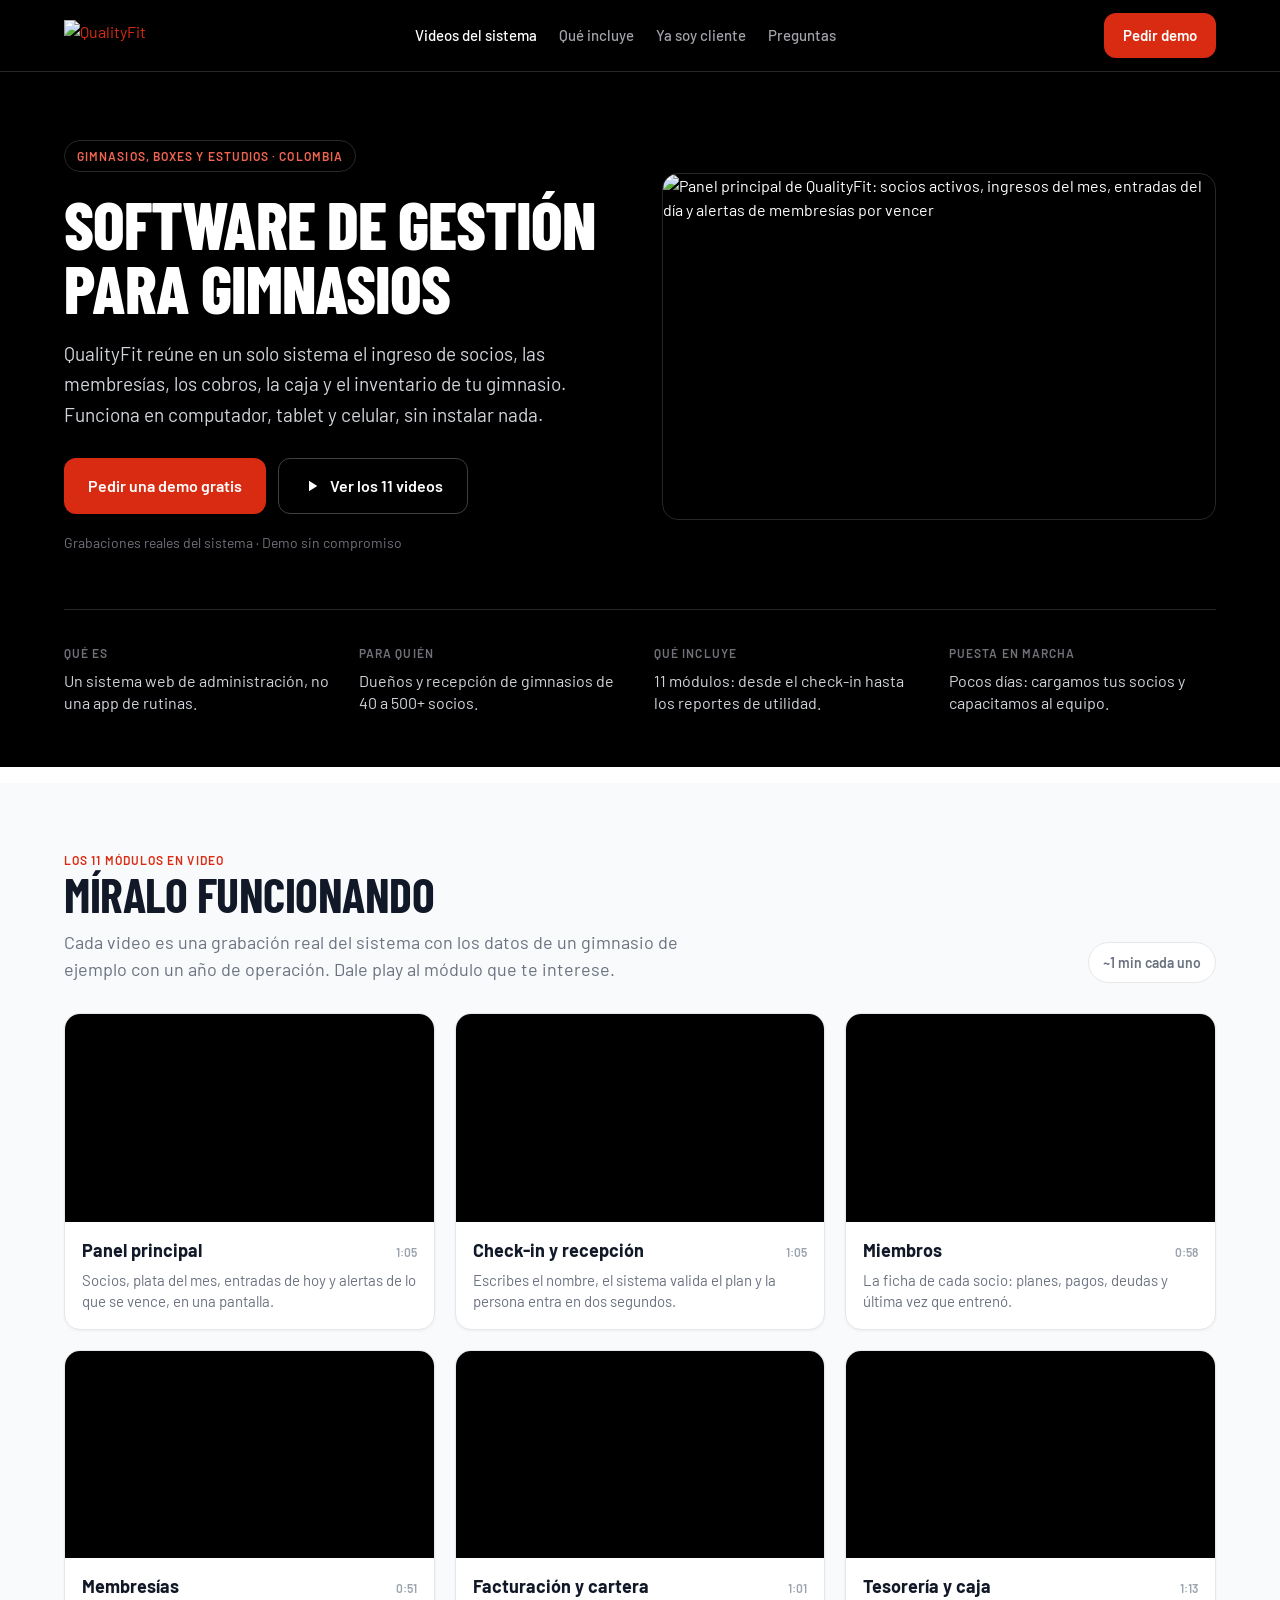
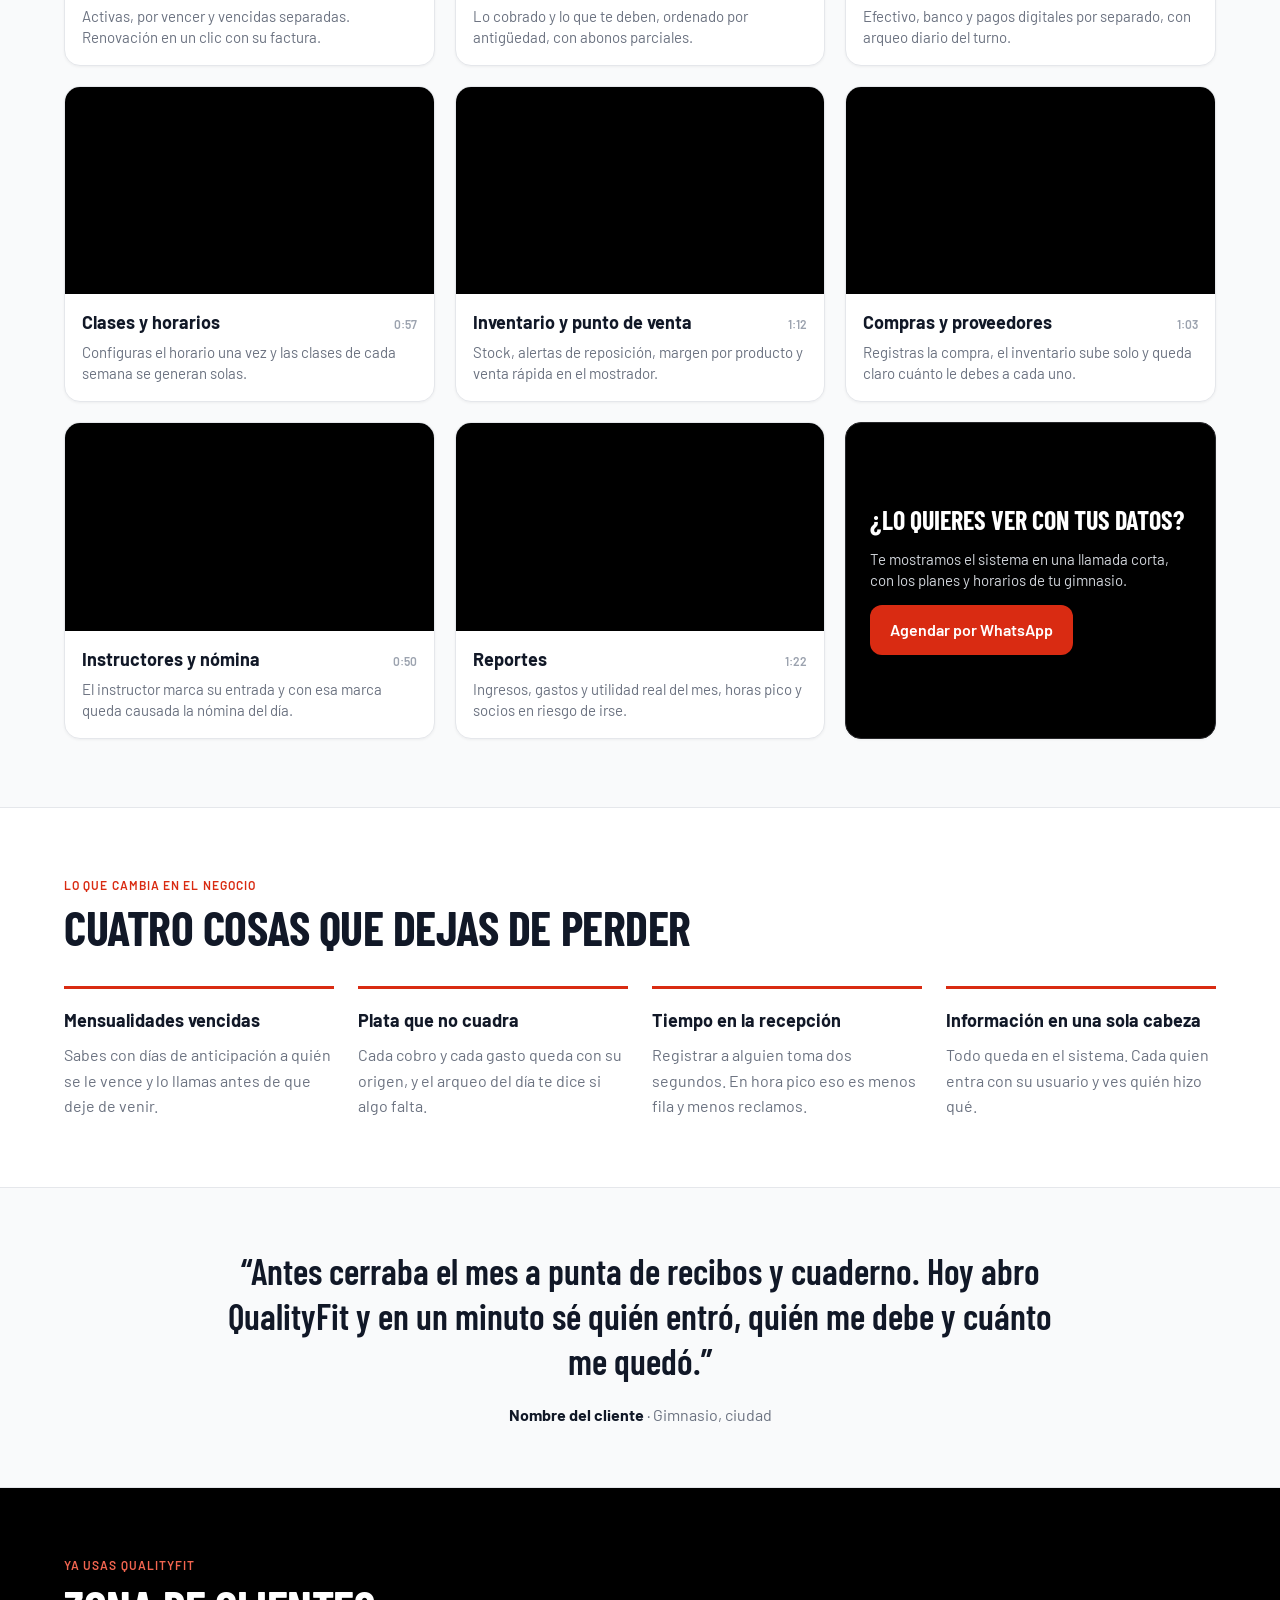
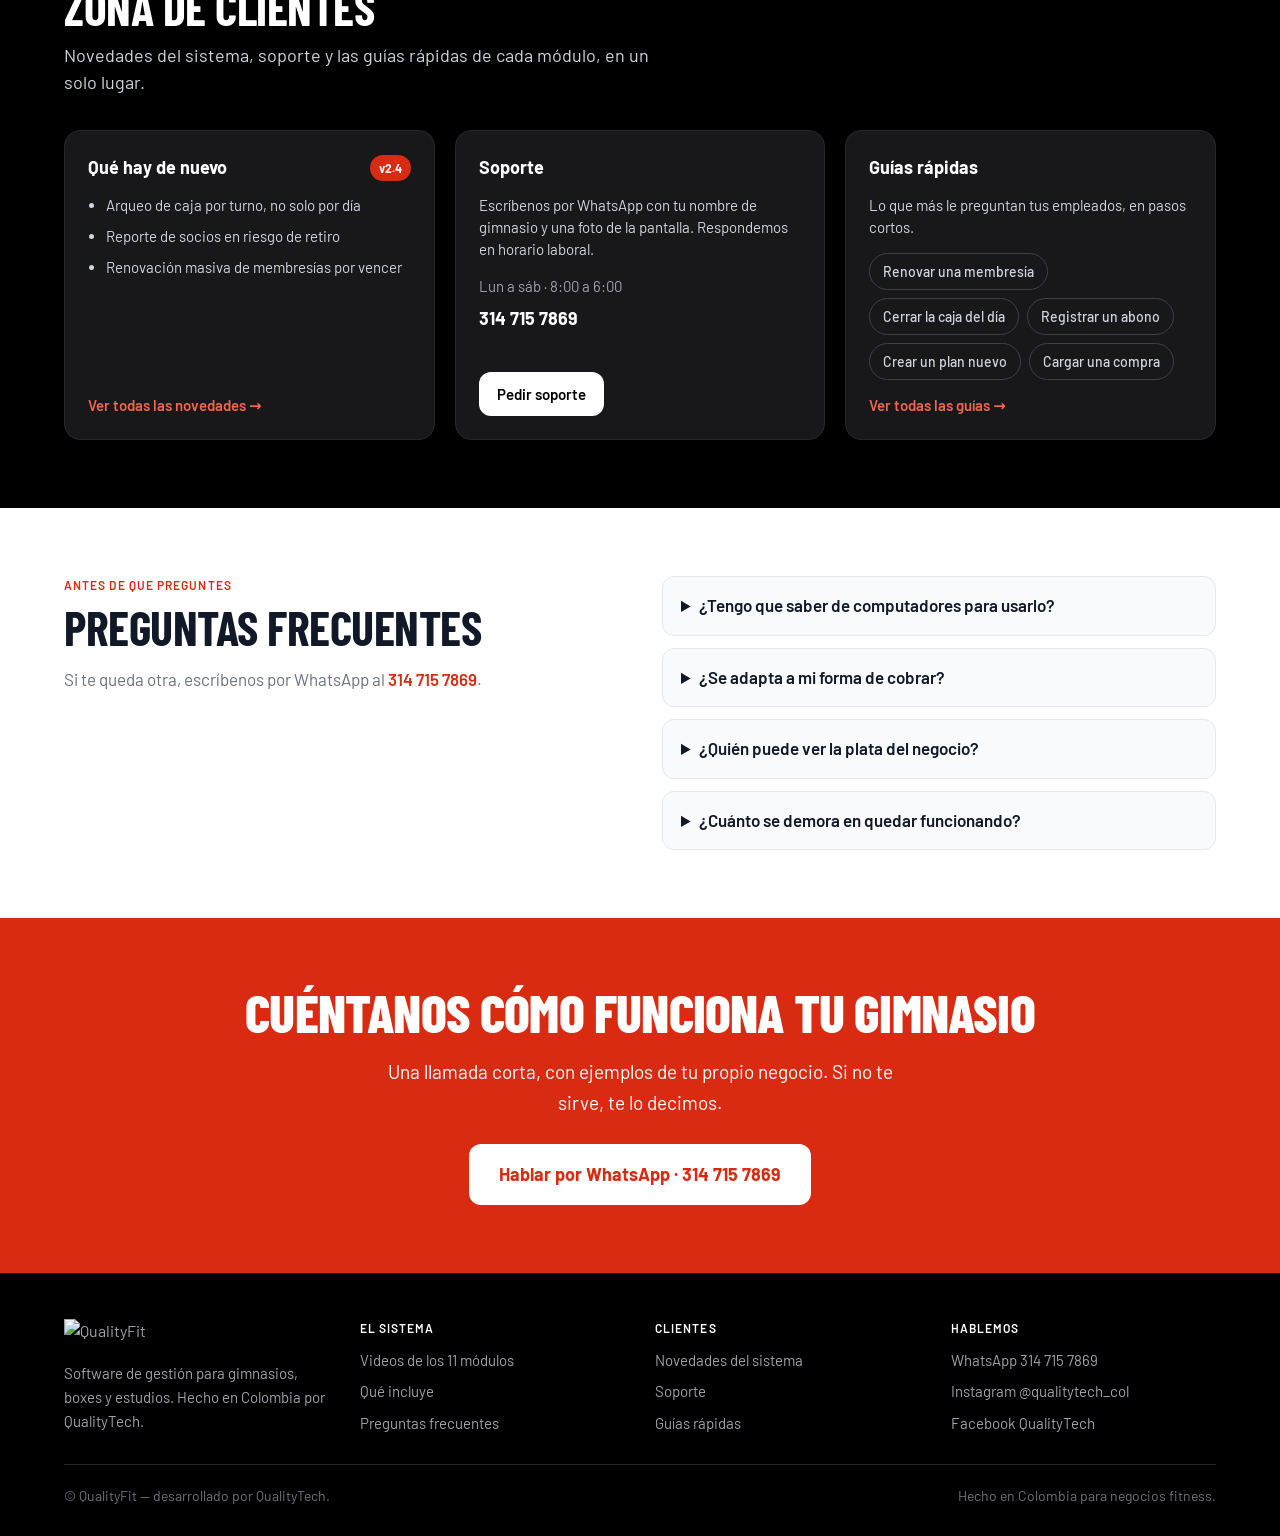
==== index.html @ c4ffa7c0 "fix(Landig): se mejora el portafolio, los videos mas visibles y tiene menos redundancia de informaci" ====
<!DOCTYPE html>
<html lang="es-CO">
<head>
  <meta charset="UTF-8">
  <meta name="viewport" content="width=device-width, initial-scale=1.0">

  <title>Software para gimnasios en Colombia — QualityFit</title>
  <meta name="description" content="Software de gestión para gimnasios: check-in, membresías, cobros, caja e inventario en un solo sistema. Mira los 11 videos reales del sistema y pide tu demo gratis.">
  <meta name="keywords" content="software para gimnasios, programa para gimnasios Colombia, control de acceso gimnasio, sistema de membresías, facturación gimnasio, arqueo de caja gimnasio, software para box de crossfit, software para estudio de yoga, QualityFit">
  <meta name="author" content="QualityFit">
  <meta name="robots" content="index, follow, max-image-preview:large, max-snippet:-1, max-video-preview:-1">
  <meta name="theme-color" content="#d92b12">
  <link rel="canonical" href="https://qualitytechp.github.io/QualityFit/">

  <link rel="icon" type="image/png" href="src/images/logo.png">
  <link rel="apple-touch-icon" href="src/images/logo.png">

  <meta property="og:type" content="website">
  <meta property="og:site_name" content="QualityFit">
  <meta property="og:locale" content="es_CO">
  <meta property="og:title" content="QualityFit — Software de gestión para gimnasios">
  <meta property="og:description" content="Check-in, membresías, cobros, caja e inventario en un solo sistema. Mira los 11 videos de los módulos y pide tu demo gratis.">
  <meta property="og:url" content="https://qualitytechp.github.io/QualityFit/">
  <meta property="og:image" content="https://qualitytechp.github.io/QualityFit/src/images/og-qualityfit.jpg">
  <meta property="og:image:secure_url" content="https://qualitytechp.github.io/QualityFit/src/images/og-qualityfit.jpg">
  <meta property="og:image:type" content="image/jpeg">
  <meta property="og:image:width" content="1200">
  <meta property="og:image:height" content="630">
  <meta property="og:image:alt" content="QualityFit — software de gestión para gimnasios: check-in, membresías, cobros, caja e inventario">

  <meta name="twitter:card" content="summary_large_image">
  <meta name="twitter:title" content="QualityFit — Software de gestión para gimnasios">
  <meta name="twitter:description" content="Check-in, membresías, cobros, caja e inventario en un solo sistema. Videos reales de cada módulo.">
  <meta name="twitter:image" content="https://qualitytechp.github.io/QualityFit/src/images/og-qualityfit.jpg">
  <meta name="twitter:image:alt" content="QualityFit — software de gestión para gimnasios: check-in, membresías, cobros, caja e inventario">

  <link rel="preconnect" href="https://fonts.googleapis.com">
  <link rel="preconnect" href="https://fonts.gstatic.com" crossorigin>
  <link href="https://fonts.googleapis.com/css2?family=Barlow:wght@400;500;600;700&family=Barlow+Condensed:wght@600;700;800&display=swap" rel="stylesheet">

  <script type="application/ld+json">
  {
    "@context": "https://schema.org",
    "@graph": [
      {
        "@type": "Organization",
        "@id": "https://qualitytechp.github.io/QualityFit/#organizacion",
        "name": "QualityFit",
        "alternateName": "QualityFit by QualityTech",
        "url": "https://qualitytechp.github.io/QualityFit/",
        "logo": "https://qualitytechp.github.io/QualityFit/src/images/logo.png",
        "image": "https://qualitytechp.github.io/QualityFit/src/images/og-qualityfit.jpg",
        "description": "Software para gimnasios, boxes y estudios: control de ingreso, membresías, facturación, caja, inventario y reportes.",
        "areaServed": { "@type": "Country", "name": "Colombia" },
        "sameAs": [
          "https://www.facebook.com/1308039855722953",
          "https://www.instagram.com/qualitytech_col"
        ],
        "contactPoint": {
          "@type": "ContactPoint",
          "contactType": "ventas",
          "telephone": "+57 314 715 7869",
          "availableLanguage": ["es-CO"],
          "areaServed": "CO"
        }
      },
      {
        "@type": "WebSite",
        "@id": "https://qualitytechp.github.io/QualityFit/#sitio",
        "url": "https://qualitytechp.github.io/QualityFit/",
        "name": "QualityFit",
        "inLanguage": "es-CO",
        "publisher": { "@id": "https://qualitytechp.github.io/QualityFit/#organizacion" }
      },
      {
        "@type": "SoftwareApplication",
        "@id": "https://qualitytechp.github.io/QualityFit/#software",
        "name": "QualityFit",
        "applicationCategory": "BusinessApplication",
        "applicationSubCategory": "Software de gestión para gimnasios",
        "operatingSystem": "Web (navegador en computador, tablet y celular)",
        "url": "https://qualitytechp.github.io/QualityFit/",
        "screenshot": "https://qualitytechp.github.io/QualityFit/src/images/app/dashboard.jpg",
        "description": "Software para gimnasios, boxes y estudios: control de ingreso con búsqueda, huella o carnet; membresías y renovaciones; facturación y cartera; tesorería con arqueo de caja; inventario y punto de venta; compras a proveedores; nómina de instructores y reportes.",
        "inLanguage": "es-CO",
        "featureList": [
          "Check-in y control de ingreso",
          "Miembros e historial",
          "Membresías, renovaciones y tiqueteras",
          "Facturación, abonos y cartera",
          "Tesorería, movimientos y arqueo de caja",
          "Clases, horarios recurrentes y reservas",
          "Inventario y punto de venta",
          "Compras y cuentas por pagar a proveedores",
          "Instructores y nómina por día trabajado",
          "Reportes de ingresos, gastos, asistencia y retención"
        ],
        "offers": {
          "@type": "Offer",
          "priceCurrency": "COP",
          "price": "0",
          "description": "Demostración gratuita, sin compromiso"
        },
        "publisher": { "@id": "https://qualitytechp.github.io/QualityFit/#organizacion" }
      },
      {
        "@type": "FAQPage",
        "@id": "https://qualitytechp.github.io/QualityFit/#preguntas",
        "mainEntity": [
          {
            "@type": "Question",
            "name": "¿Tengo que saber de computadores para usar QualityFit?",
            "acceptedAnswer": { "@type": "Answer", "text": "No. La pantalla de recepción es una sola caja de búsqueda: escribes el nombre y listo. Capacitamos a tu equipo y te acompañamos las primeras semanas." }
          },
          {
            "@type": "Question",
            "name": "¿Se adapta a mi forma de cobrar?",
            "acceptedAnswer": { "@type": "Answer", "text": "Sí. Tú defines tus planes: mensualidad, trimestre, semestre, plan anual, tiqueteras por número de clases, planes por actividad o pase por día." }
          },
          {
            "@type": "Question",
            "name": "¿Quién puede ver la plata del negocio?",
            "acceptedAnswer": { "@type": "Answer", "text": "Solo quien tú decidas. Cada persona entra con su propio usuario: la recepción ve lo que necesita para atender y la parte financiera queda para el administrador." }
          },
          {
            "@type": "Question",
            "name": "¿Cuánto se demora en quedar funcionando?",
            "acceptedAnswer": { "@type": "Answer", "text": "Lo normal es arrancar en pocos días: cargamos tus socios, montamos tus planes y horarios, y capacitamos al equipo. Tus datos se descargan en Excel cuando quieras." }
          }
        ]
      }
    ]
  }
  </script>

  <script type="application/ld+json">
  {
    "@context": "https://schema.org",
    "@type": "ItemList",
    "name": "Videos de los módulos de QualityFit",
    "itemListElement": [
      { "@type": "ListItem", "position": 1, "item": { "@type": "VideoObject", "name": "QualityFit — Panel principal", "description": "Socios, plata del mes, entradas de hoy y alertas de lo que se vence, en una pantalla.", "thumbnailUrl": "https://qualitytechp.github.io/QualityFit/src/images/app/dashboard.jpg", "contentUrl": "https://qualitytechp.github.io/QualityFit/src/videos/dashboard.mp4", "uploadDate": "2026-09-04", "duration": "PT1M5S", "inLanguage": "es-CO" } },
      { "@type": "ListItem", "position": 2, "item": { "@type": "VideoObject", "name": "QualityFit — Check-in y recepción", "description": "Escribes el nombre, el sistema valida el plan y la persona entra en dos segundos.", "thumbnailUrl": "https://qualitytechp.github.io/QualityFit/src/images/app/checkin.jpg", "contentUrl": "https://qualitytechp.github.io/QualityFit/src/videos/checkin.mp4", "uploadDate": "2026-09-04", "duration": "PT1M5S", "inLanguage": "es-CO" } },
      { "@type": "ListItem", "position": 3, "item": { "@type": "VideoObject", "name": "QualityFit — Miembros", "description": "La ficha de cada socio: planes, pagos, deudas y última vez que entrenó.", "thumbnailUrl": "https://qualitytechp.github.io/QualityFit/src/images/app/miembros.jpg", "contentUrl": "https://qualitytechp.github.io/QualityFit/src/videos/miembros.mp4", "uploadDate": "2026-09-04", "duration": "PT58S", "inLanguage": "es-CO" } },
      { "@type": "ListItem", "position": 4, "item": { "@type": "VideoObject", "name": "QualityFit — Membresías", "description": "Activas, por vencer y vencidas separadas. Renovación en un clic con su factura.", "thumbnailUrl": "https://qualitytechp.github.io/QualityFit/src/images/app/membresias.jpg", "contentUrl": "https://qualitytechp.github.io/QualityFit/src/videos/membresias.mp4", "uploadDate": "2026-09-04", "duration": "PT51S", "inLanguage": "es-CO" } },
      { "@type": "ListItem", "position": 5, "item": { "@type": "VideoObject", "name": "QualityFit — Facturación y cartera", "description": "Lo cobrado y lo que te deben, ordenado por antigüedad, con abonos parciales.", "thumbnailUrl": "https://qualitytechp.github.io/QualityFit/src/images/app/facturacion.jpg", "contentUrl": "https://qualitytechp.github.io/QualityFit/src/videos/facturacion.mp4", "uploadDate": "2026-09-04", "duration": "PT1M1S", "inLanguage": "es-CO" } },
      { "@type": "ListItem", "position": 6, "item": { "@type": "VideoObject", "name": "QualityFit — Tesorería y caja", "description": "Efectivo, banco y pagos digitales por separado, con arqueo diario del turno.", "thumbnailUrl": "https://qualitytechp.github.io/QualityFit/src/images/app/tesoreria.jpg", "contentUrl": "https://qualitytechp.github.io/QualityFit/src/videos/tesoreria.mp4", "uploadDate": "2026-09-04", "duration": "PT1M13S", "inLanguage": "es-CO" } },
      { "@type": "ListItem", "position": 7, "item": { "@type": "VideoObject", "name": "QualityFit — Clases y horarios", "description": "Configuras el horario una vez y las clases de cada semana se generan solas.", "thumbnailUrl": "https://qualitytechp.github.io/QualityFit/src/images/app/clases.jpg", "contentUrl": "https://qualitytechp.github.io/QualityFit/src/videos/clases.mp4", "uploadDate": "2026-09-04", "duration": "PT57S", "inLanguage": "es-CO" } },
      { "@type": "ListItem", "position": 8, "item": { "@type": "VideoObject", "name": "QualityFit — Inventario y punto de venta", "description": "Stock, alertas de reposición, margen por producto y venta rápida en el mostrador.", "thumbnailUrl": "https://qualitytechp.github.io/QualityFit/src/images/app/inventario.jpg", "contentUrl": "https://qualitytechp.github.io/QualityFit/src/videos/inventario.mp4", "uploadDate": "2026-09-04", "duration": "PT1M12S", "inLanguage": "es-CO" } },
      { "@type": "ListItem", "position": 9, "item": { "@type": "VideoObject", "name": "QualityFit — Compras y proveedores", "description": "Registras la compra, el inventario sube solo y queda claro cuánto le debes a cada uno.", "thumbnailUrl": "https://qualitytechp.github.io/QualityFit/src/images/app/compras.jpg", "contentUrl": "https://qualitytechp.github.io/QualityFit/src/videos/compras.mp4", "uploadDate": "2026-09-04", "duration": "PT1M3S", "inLanguage": "es-CO" } },
      { "@type": "ListItem", "position": 10, "item": { "@type": "VideoObject", "name": "QualityFit — Instructores y nómina", "description": "El instructor marca su entrada y con esa marca queda causada la nómina del día.", "thumbnailUrl": "https://qualitytechp.github.io/QualityFit/src/images/app/instructores.jpg", "contentUrl": "https://qualitytechp.github.io/QualityFit/src/videos/instructores.mp4", "uploadDate": "2026-09-04", "duration": "PT50S", "inLanguage": "es-CO" } },
      { "@type": "ListItem", "position": 11, "item": { "@type": "VideoObject", "name": "QualityFit — Reportes", "description": "Ingresos, gastos y utilidad real del mes, horas pico y socios en riesgo de irse.", "thumbnailUrl": "https://qualitytechp.github.io/QualityFit/src/images/app/reportes.jpg", "contentUrl": "https://qualitytechp.github.io/QualityFit/src/videos/reportes.mp4", "uploadDate": "2026-09-04", "duration": "PT1M22S", "inLanguage": "es-CO" } }
    ]
  }
  </script>

  <style>
  /* QualityFit — landing. Tokens de marca: negro + rojo #d92b12, Barlow. */
  :root{
    --black:#000;--white:#fff;--brand:#d92b12;--brand-hover:#b71f0b;--red-400:#f26550;
    --zinc-900:#18181b;--zinc-800:#27272a;--zinc-700:#3f3f46;--zinc-500:#71717a;--zinc-400:#a1a1aa;
    --gray-100:#f3f4f6;--gray-200:#e5e7eb;--gray-300:#d1d5db;
    --page:#f9fafb;--border:#e5e7eb;
    --ink:#111827;--body:#374151;--muted:#6b7280;--faint:#9ca3af;
    --radius:12px;--radius-lg:16px;
    --font:'Barlow',system-ui,-apple-system,sans-serif;
    --display:'Barlow Condensed','Barlow',sans-serif;
    --wrap:1200px;
  }
  *{box-sizing:border-box}
  html{scroll-behavior:smooth}
  body{margin:0;font-family:var(--font);color:var(--body);font-size:16px;line-height:1.5;background:var(--white);-webkit-font-smoothing:antialiased}
  img,video{max-width:100%;display:block}
  a{color:var(--brand);text-decoration:none}
  a:hover{color:var(--brand-hover)}
  h1,h2,h3,h4,p,ul{margin:0}
  ul{padding-left:18px}
  .wrap{max-width:var(--wrap);margin:0 auto;padding:0 24px}
  .eyebrow{display:block;font-size:12px;font-weight:600;letter-spacing:.09em;text-transform:uppercase;color:var(--brand)}
  .h2{font-family:var(--display);font-weight:700;font-size:clamp(30px,4.4vw,48px);line-height:1.05;letter-spacing:-.01em;color:var(--ink);text-transform:uppercase}
  .btn{display:inline-flex;align-items:center;justify-content:center;gap:9px;border-radius:var(--radius);font-weight:600;font-size:16px;padding:15px 24px;transition:background .15s,border-color .15s,color .15s;cursor:pointer}
  .btn--red{background:var(--brand);color:var(--white)}
  .btn--red:hover{background:var(--brand-hover);color:var(--white)}
  .btn--ghost{border:1px solid var(--zinc-700);color:var(--white)}
  .btn--ghost:hover{border-color:var(--white);color:var(--white)}
  .btn--white{background:var(--white);color:var(--black)}
  .btn--white:hover{background:var(--gray-100);color:var(--black)}

  /* NAV */
  .nav{position:sticky;top:0;z-index:50;background:var(--black);border-bottom:1px solid var(--zinc-800)}
  .nav__in{display:flex;align-items:center;justify-content:space-between;gap:20px;padding:13px 24px;max-width:var(--wrap);margin:0 auto}
  .nav__logo img{height:30px;width:auto}
  .nav__links{display:flex;align-items:center;gap:22px;font-size:15px;font-weight:500;flex-wrap:wrap}
  .nav__links a{color:var(--zinc-400)}
  .nav__links a:hover,.nav__links a.is-key{color:var(--white)}
  .nav__links a.is-key:hover{color:var(--red-400)}
  .nav__cta{flex-shrink:0;padding:11px 19px;font-size:15px}
  @media (max-width:860px){.nav__links{display:none}}

  /* HERO */
  .hero{background:var(--black);color:var(--white);padding:68px 0 0}
  .hero__grid{display:grid;grid-template-columns:repeat(auto-fit,minmax(min(100%,420px),1fr));gap:44px;align-items:center}
  .hero__tag{display:inline-block;font-size:12px;font-weight:600;letter-spacing:.09em;text-transform:uppercase;color:var(--red-400);border:1px solid var(--zinc-800);padding:6px 12px;border-radius:999px}
  .hero h1{font-family:var(--display);font-weight:800;font-size:clamp(40px,6vw,66px);line-height:.98;letter-spacing:-.015em;margin:20px 0 0;color:var(--white);text-transform:uppercase}
  .hero__lead{font-size:19px;line-height:1.6;color:var(--gray-300);margin-top:18px;max-width:52ch;text-wrap:pretty}
  .hero__btns{display:flex;flex-wrap:wrap;gap:12px;margin-top:28px}
  .hero__note{font-size:14px;color:var(--zinc-500);margin-top:18px}
  .hero__shot{border-radius:var(--radius-lg);border:1px solid var(--zinc-800);box-shadow:0 40px 80px -30px rgba(0,0,0,.9);width:100%;height:auto}
  .ficha{border-top:1px solid var(--zinc-800);margin-top:56px;padding:34px 0 52px;display:grid;grid-template-columns:repeat(auto-fit,minmax(min(100%,210px),1fr));gap:28px}
  .ficha dt{font-size:12px;font-weight:600;letter-spacing:.09em;text-transform:uppercase;color:var(--zinc-500)}
  .ficha dd{margin:8px 0 0;font-size:16px;color:var(--gray-300);line-height:1.4}

  /* VIDEOS */
  .videos{background:var(--page);padding:68px 0;border-bottom:1px solid var(--border)}
  .sec__head{display:flex;flex-wrap:wrap;gap:18px;align-items:flex-end;justify-content:space-between;margin-bottom:30px}
  .sec__head p{font-size:18px;color:var(--muted);margin-top:10px;max-width:62ch;text-wrap:pretty}
  .pill{font-size:14px;font-weight:600;color:var(--muted);background:var(--white);border:1px solid var(--border);padding:9px 14px;border-radius:999px;white-space:nowrap}
  .grid{display:grid;grid-template-columns:repeat(auto-fill,minmax(min(100%,330px),1fr));gap:20px}
  .vcard{background:var(--white);border:1px solid var(--border);border-radius:var(--radius-lg);overflow:hidden;box-shadow:0 1px 3px rgba(0,0,0,.05);display:flex;flex-direction:column}
  .vcard video{width:100%;aspect-ratio:16/9;background:var(--black)}
  .vcard__body{padding:15px 17px 17px;display:flex;flex-direction:column;gap:6px;flex:1}
  .vcard__top{display:flex;align-items:baseline;justify-content:space-between;gap:12px}
  .vcard h3{font-size:18px;font-weight:700;color:var(--ink)}
  .vcard time{font-size:12px;font-weight:600;color:var(--faint)}
  .vcard p{font-size:15px;color:var(--muted);line-height:1.4}
  .vcard--cta{background:var(--black);border-color:var(--zinc-800);padding:24px;justify-content:center;gap:14px;min-height:220px}
  .vcard--cta h3{font-family:var(--display);font-weight:700;font-size:26px;line-height:1.1;color:var(--white);text-transform:uppercase}
  .vcard--cta p{color:var(--gray-300)}
  .vcard--cta .btn{align-self:flex-start;padding:13px 20px}

  /* CAMBIOS */
  .cambios{background:var(--white);padding:68px 0}
  .cambios .h2{margin:8px 0 34px}
  .cambios__grid{display:grid;grid-template-columns:repeat(auto-fit,minmax(min(100%,250px),1fr));gap:24px}
  .cambios__item{border-top:3px solid var(--brand);padding-top:18px}
  .cambios__item h3{font-size:18px;font-weight:700;color:var(--ink);margin-bottom:8px}
  .cambios__item p{font-size:16px;color:var(--muted);line-height:1.6}

  /* TESTIMONIO */
  .quote{background:var(--page);border-top:1px solid var(--border);border-bottom:1px solid var(--border);padding:60px 0;text-align:center}
  .quote blockquote{margin:0 auto;max-width:900px;font-family:var(--display);font-weight:600;font-size:clamp(23px,3.4vw,36px);line-height:1.25;color:var(--ink);text-wrap:pretty}
  .quote figcaption{margin-top:20px;font-size:16px;color:var(--muted)}
  .quote figcaption strong{color:var(--ink)}

  /* CLIENTES */
  .clientes{background:var(--black);color:var(--white);padding:68px 0}
  .clientes .h2{color:var(--white);margin:8px 0 10px}
  .clientes__lead{font-size:18px;color:var(--gray-300);margin-bottom:34px;max-width:60ch}
  .ccard{background:var(--zinc-900);border:1px solid var(--zinc-800);border-radius:var(--radius-lg);padding:23px;display:flex;flex-direction:column;gap:14px}
  .ccard h3{font-size:18px;font-weight:700;color:var(--white)}
  .ccard p,.ccard li{font-size:15px;color:var(--gray-300);line-height:1.45}
  .ccard ul{display:flex;flex-direction:column;gap:9px}
  .ccard__ver{margin-top:auto;color:var(--red-400);font-weight:600;font-size:15px}
  .ccard__ver:hover{color:var(--white)}
  .ver{font-size:12px;font-weight:700;color:var(--white);background:var(--brand);padding:4px 9px;border-radius:999px}
  .tags{display:flex;flex-wrap:wrap;gap:8px}
  .tags a{border:1px solid var(--zinc-700);color:var(--gray-300);padding:7px 13px;border-radius:999px;font-size:14px;font-weight:500}
  .tags a:hover{border-color:var(--white);color:var(--white)}
  .tel{color:var(--white);font-weight:700;font-size:18px}
  .tel:hover{color:var(--red-400)}

  /* FAQ */
  .faq{background:var(--white);padding:68px 0}
  .faq__grid{display:grid;grid-template-columns:repeat(auto-fit,minmax(min(100%,320px),1fr));gap:44px;align-items:start}
  .faq .h2{margin:8px 0 14px}
  .faq__intro{font-size:17px;color:var(--muted)}
  .faq__list{display:flex;flex-direction:column;gap:12px}
  .faq details{background:var(--page);border:1px solid var(--border);border-radius:var(--radius);padding:16px 18px}
  .faq summary{font-size:17px;font-weight:600;color:var(--ink);cursor:pointer}
  .faq details p{font-size:16px;color:var(--muted);margin-top:10px;line-height:1.6}

  /* CTA + FOOTER */
  .cta{background:var(--brand);color:var(--white);padding:68px 0;text-align:center}
  .cta h2{font-family:var(--display);font-weight:800;font-size:clamp(32px,5vw,54px);line-height:.98;letter-spacing:-.015em;text-transform:uppercase}
  .cta p{font-size:19px;margin:18px auto 26px;max-width:46ch;line-height:1.6}
  .cta .btn{font-size:18px;font-weight:700;padding:17px 30px;color:var(--brand)}
  .cta .btn:hover{color:var(--brand)}
  .foot{background:var(--black);color:var(--zinc-400);padding:46px 0 30px}
  .foot__grid{display:grid;grid-template-columns:repeat(auto-fit,minmax(min(100%,230px),1fr));gap:30px}
  .foot img{height:28px;width:auto;margin-bottom:14px}
  .foot p{font-size:15px;max-width:34ch;line-height:1.6}
  .foot h4{font-size:12px;font-weight:600;letter-spacing:.09em;text-transform:uppercase;color:var(--white);margin-bottom:12px}
  .foot__col div{display:flex;flex-direction:column;gap:9px;font-size:15px}
  .foot__col a{color:var(--zinc-400)}
  .foot__col a:hover{color:var(--white)}
  .foot__bar{border-top:1px solid var(--zinc-800);margin-top:30px;padding-top:20px;display:flex;flex-wrap:wrap;gap:12px;justify-content:space-between;font-size:14px;color:var(--zinc-500)}
  </style>
</head>
<body>

  <nav class="nav">
    <div class="nav__in">
      <a class="nav__logo" href="#inicio"><img src="src/images/logo.png" alt="QualityFit"></a>
      <div class="nav__links">
        <a class="is-key" href="#videos">Videos del sistema</a>
        <a href="#que-es">Qué incluye</a>
        <a href="#clientes">Ya soy cliente</a>
        <a href="#preguntas">Preguntas</a>
      </div>
      <a class="btn btn--red nav__cta" href="https://wa.me/573147157869" target="_blank" rel="noopener">Pedir demo</a>
    </div>
  </nav>

  <header class="hero" id="inicio">
    <div class="wrap">
      <div class="hero__grid">
        <div>
          <span class="hero__tag">Gimnasios, boxes y estudios · Colombia</span>
          <h1>Software de gestión<br>para gimnasios</h1>
          <p class="hero__lead">QualityFit reúne en un solo sistema el ingreso de socios, las membresías, los cobros, la caja y el inventario de tu gimnasio. Funciona en computador, tablet y celular, sin instalar nada.</p>
          <div class="hero__btns">
            <a class="btn btn--red" href="https://wa.me/573147157869" target="_blank" rel="noopener">Pedir una demo gratis</a>
            <a class="btn btn--ghost" href="#videos">
              <svg width="18" height="18" viewBox="0 0 24 24" fill="currentColor" aria-hidden="true"><path d="M8 5v14l11-7z"/></svg>
              Ver los 11 videos
            </a>
          </div>
          <p class="hero__note">Grabaciones reales del sistema · Demo sin compromiso</p>
        </div>
        <div>
          <img class="hero__shot" src="src/images/app/dashboard.jpg" width="1600" height="1000" alt="Panel principal de QualityFit: socios activos, ingresos del mes, entradas del día y alertas de membresías por vencer">
        </div>
      </div>

      <dl class="ficha" id="que-es">
        <div><dt>Qué es</dt><dd>Un sistema web de administración, no una app de rutinas.</dd></div>
        <div><dt>Para quién</dt><dd>Dueños y recepción de gimnasios de 40 a 500+ socios.</dd></div>
        <div><dt>Qué incluye</dt><dd>11 módulos: desde el check-in hasta los reportes de utilidad.</dd></div>
        <div><dt>Puesta en marcha</dt><dd>Pocos días: cargamos tus socios y capacitamos al equipo.</dd></div>
      </dl>
    </div>
  </header>

  <section class="videos" id="videos">
    <div class="wrap">
      <div class="sec__head">
        <div>
          <span class="eyebrow">Los 11 módulos en video</span>
          <h2 class="h2">Míralo funcionando</h2>
          <p>Cada video es una grabación real del sistema con los datos de un gimnasio de ejemplo con un año de operación. Dale play al módulo que te interese.</p>
        </div>
        <span class="pill">~1 min cada uno</span>
      </div>

      <div class="grid">
        <article class="vcard">
          <video controls preload="none" playsinline poster="src/images/app/dashboard.jpg"><source src="src/videos/dashboard.mp4" type="video/mp4"></video>
          <div class="vcard__body">
            <div class="vcard__top"><h3>Panel principal</h3><time>1:05</time></div>
            <p>Socios, plata del mes, entradas de hoy y alertas de lo que se vence, en una pantalla.</p>
          </div>
        </article>

        <article class="vcard">
          <video controls preload="none" playsinline poster="src/images/app/checkin.jpg"><source src="src/videos/checkin.mp4" type="video/mp4"></video>
          <div class="vcard__body">
            <div class="vcard__top"><h3>Check-in y recepción</h3><time>1:05</time></div>
            <p>Escribes el nombre, el sistema valida el plan y la persona entra en dos segundos.</p>
          </div>
        </article>

        <article class="vcard">
          <video controls preload="none" playsinline poster="src/images/app/miembros.jpg"><source src="src/videos/miembros.mp4" type="video/mp4"></video>
          <div class="vcard__body">
            <div class="vcard__top"><h3>Miembros</h3><time>0:58</time></div>
            <p>La ficha de cada socio: planes, pagos, deudas y última vez que entrenó.</p>
          </div>
        </article>

        <article class="vcard">
          <video controls preload="none" playsinline poster="src/images/app/membresias.jpg"><source src="src/videos/membresias.mp4" type="video/mp4"></video>
          <div class="vcard__body">
            <div class="vcard__top"><h3>Membresías</h3><time>0:51</time></div>
            <p>Activas, por vencer y vencidas separadas. Renovación en un clic con su factura.</p>
          </div>
        </article>

        <article class="vcard">
          <video controls preload="none" playsinline poster="src/images/app/facturacion.jpg"><source src="src/videos/facturacion.mp4" type="video/mp4"></video>
          <div class="vcard__body">
            <div class="vcard__top"><h3>Facturación y cartera</h3><time>1:01</time></div>
            <p>Lo cobrado y lo que te deben, ordenado por antigüedad, con abonos parciales.</p>
          </div>
        </article>

        <article class="vcard">
          <video controls preload="none" playsinline poster="src/images/app/tesoreria.jpg"><source src="src/videos/tesoreria.mp4" type="video/mp4"></video>
          <div class="vcard__body">
            <div class="vcard__top"><h3>Tesorería y caja</h3><time>1:13</time></div>
            <p>Efectivo, banco y pagos digitales por separado, con arqueo diario del turno.</p>
          </div>
        </article>

        <article class="vcard">
          <video controls preload="none" playsinline poster="src/images/app/clases.jpg"><source src="src/videos/clases.mp4" type="video/mp4"></video>
          <div class="vcard__body">
            <div class="vcard__top"><h3>Clases y horarios</h3><time>0:57</time></div>
            <p>Configuras el horario una vez y las clases de cada semana se generan solas.</p>
          </div>
        </article>

        <article class="vcard">
          <video controls preload="none" playsinline poster="src/images/app/inventario.jpg"><source src="src/videos/inventario.mp4" type="video/mp4"></video>
          <div class="vcard__body">
            <div class="vcard__top"><h3>Inventario y punto de venta</h3><time>1:12</time></div>
            <p>Stock, alertas de reposición, margen por producto y venta rápida en el mostrador.</p>
          </div>
        </article>

        <article class="vcard">
          <video controls preload="none" playsinline poster="src/images/app/compras.jpg"><source src="src/videos/compras.mp4" type="video/mp4"></video>
          <div class="vcard__body">
            <div class="vcard__top"><h3>Compras y proveedores</h3><time>1:03</time></div>
            <p>Registras la compra, el inventario sube solo y queda claro cuánto le debes a cada uno.</p>
          </div>
        </article>

        <article class="vcard">
          <video controls preload="none" playsinline poster="src/images/app/instructores.jpg"><source src="src/videos/instructores.mp4" type="video/mp4"></video>
          <div class="vcard__body">
            <div class="vcard__top"><h3>Instructores y nómina</h3><time>0:50</time></div>
            <p>El instructor marca su entrada y con esa marca queda causada la nómina del día.</p>
          </div>
        </article>

        <article class="vcard">
          <video controls preload="none" playsinline poster="src/images/app/reportes.jpg"><source src="src/videos/reportes.mp4" type="video/mp4"></video>
          <div class="vcard__body">
            <div class="vcard__top"><h3>Reportes</h3><time>1:22</time></div>
            <p>Ingresos, gastos y utilidad real del mes, horas pico y socios en riesgo de irse.</p>
          </div>
        </article>

        <article class="vcard vcard--cta">
          <h3>¿Lo quieres ver con tus datos?</h3>
          <p>Te mostramos el sistema en una llamada corta, con los planes y horarios de tu gimnasio.</p>
          <a class="btn btn--red" href="https://wa.me/573147157869" target="_blank" rel="noopener">Agendar por WhatsApp</a>
        </article>
      </div>
    </div>
  </section>

  <section class="cambios">
    <div class="wrap">
      <span class="eyebrow">Lo que cambia en el negocio</span>
      <h2 class="h2">Cuatro cosas que dejas de perder</h2>
      <div class="cambios__grid">
        <div class="cambios__item">
          <h3>Mensualidades vencidas</h3>
          <p>Sabes con días de anticipación a quién se le vence y lo llamas antes de que deje de venir.</p>
        </div>
        <div class="cambios__item">
          <h3>Plata que no cuadra</h3>
          <p>Cada cobro y cada gasto queda con su origen, y el arqueo del día te dice si algo falta.</p>
        </div>
        <div class="cambios__item">
          <h3>Tiempo en la recepción</h3>
          <p>Registrar a alguien toma dos segundos. En hora pico eso es menos fila y menos reclamos.</p>
        </div>
        <div class="cambios__item">
          <h3>Información en una sola cabeza</h3>
          <p>Todo queda en el sistema. Cada quien entra con su usuario y ves quién hizo qué.</p>
        </div>
      </div>
    </div>
  </section>

  <section class="quote">
    <div class="wrap">
      <figure style="margin:0">
        <blockquote>“Antes cerraba el mes a punta de recibos y cuaderno. Hoy abro QualityFit y en un minuto sé quién entró, quién me debe y cuánto me quedó.”</blockquote>
        <figcaption><strong>Nombre del cliente</strong> · Gimnasio, ciudad</figcaption>
      </figure>
    </div>
  </section>

  <section class="clientes" id="clientes">
    <div class="wrap">
      <span class="eyebrow" style="color:var(--red-400)">Ya usas QualityFit</span>
      <h2 class="h2">Zona de clientes</h2>
      <p class="clientes__lead">Novedades del sistema, soporte y las guías rápidas de cada módulo, en un solo lugar.</p>

      <div class="grid" style="grid-template-columns:repeat(auto-fit,minmax(min(100%,290px),1fr))">
        <div class="ccard">
          <div style="display:flex;align-items:center;justify-content:space-between;gap:12px">
            <h3>Qué hay de nuevo</h3><span class="ver">v2.4</span>
          </div>
          <ul>
            <li>Arqueo de caja por turno, no solo por día</li>
            <li>Reporte de socios en riesgo de retiro</li>
            <li>Renovación masiva de membresías por vencer</li>
          </ul>
          <a class="ccard__ver" href="#clientes">Ver todas las novedades →</a>
        </div>

        <div class="ccard">
          <h3>Soporte</h3>
          <p>Escríbenos por WhatsApp con tu nombre de gimnasio y una foto de la pantalla. Respondemos en horario laboral.</p>
          <div style="display:flex;flex-direction:column;gap:8px">
            <span style="color:var(--zinc-400);font-size:15px">Lun a sáb · 8:00 a 6:00</span>
            <a class="tel" href="https://wa.me/573147157869" target="_blank" rel="noopener">314 715 7869</a>
          </div>
          <a class="btn btn--white" style="margin-top:auto;align-self:flex-start;padding:11px 18px;font-size:15px" href="https://wa.me/573147157869" target="_blank" rel="noopener">Pedir soporte</a>
        </div>

        <div class="ccard">
          <h3>Guías rápidas</h3>
          <p>Lo que más le preguntan tus empleados, en pasos cortos.</p>
          <div class="tags">
            <a href="#videos">Renovar una membresía</a>
            <a href="#videos">Cerrar la caja del día</a>
            <a href="#videos">Registrar un abono</a>
            <a href="#videos">Crear un plan nuevo</a>
            <a href="#videos">Cargar una compra</a>
          </div>
          <a class="ccard__ver" href="#videos">Ver todas las guías →</a>
        </div>
      </div>
    </div>
  </section>

  <section class="faq" id="preguntas">
    <div class="wrap faq__grid">
      <div>
        <span class="eyebrow">Antes de que preguntes</span>
        <h2 class="h2">Preguntas frecuentes</h2>
        <p class="faq__intro">Si te queda otra, escríbenos por WhatsApp al <a href="https://wa.me/573147157869" target="_blank" rel="noopener" style="font-weight:600">314 715 7869</a>.</p>
      </div>
      <div class="faq__list">
        <details>
          <summary>¿Tengo que saber de computadores para usarlo?</summary>
          <p>No. La pantalla de recepción es una sola caja de búsqueda: escribes el nombre y listo. Capacitamos a tu equipo y te acompañamos las primeras semanas.</p>
        </details>
        <details>
          <summary>¿Se adapta a mi forma de cobrar?</summary>
          <p>Sí. Tú defines tus planes: mensualidad, trimestre, semestre, anual, tiqueteras por número de clases, planes por actividad o pase por día.</p>
        </details>
        <details>
          <summary>¿Quién puede ver la plata del negocio?</summary>
          <p>Solo quien tú decidas. Cada persona entra con su usuario: la recepción ve lo que necesita para atender y la parte financiera queda para el administrador.</p>
        </details>
        <details>
          <summary>¿Cuánto se demora en quedar funcionando?</summary>
          <p>Lo normal es arrancar en pocos días: cargamos tus socios, montamos tus planes y horarios, y capacitamos al equipo. Tus datos se descargan en Excel cuando quieras.</p>
        </details>
      </div>
    </div>
  </section>

  <section class="cta">
    <div class="wrap">
      <h2>Cuéntanos cómo funciona tu gimnasio</h2>
      <p>Una llamada corta, con ejemplos de tu propio negocio. Si no te sirve, te lo decimos.</p>
      <a class="btn btn--white" href="https://wa.me/573147157869" target="_blank" rel="noopener">Hablar por WhatsApp · 314 715 7869</a>
    </div>
  </section>

  <footer class="foot">
    <div class="wrap">
      <div class="foot__grid">
        <div>
          <img src="src/images/logo.png" alt="QualityFit">
          <p>Software de gestión para gimnasios, boxes y estudios. Hecho en Colombia por QualityTech.</p>
        </div>
        <div class="foot__col">
          <h4>El sistema</h4>
          <div>
            <a href="#videos">Videos de los 11 módulos</a>
            <a href="#que-es">Qué incluye</a>
            <a href="#preguntas">Preguntas frecuentes</a>
          </div>
        </div>
        <div class="foot__col">
          <h4>Clientes</h4>
          <div>
            <a href="#clientes">Novedades del sistema</a>
            <a href="#clientes">Soporte</a>
            <a href="#clientes">Guías rápidas</a>
          </div>
        </div>
        <div class="foot__col">
          <h4>Hablemos</h4>
          <div>
            <a href="https://wa.me/573147157869" target="_blank" rel="noopener">WhatsApp 314 715 7869</a>
            <a href="https://www.instagram.com/qualitytech_col" target="_blank" rel="noopener">Instagram @qualitytech_col</a>
            <a href="https://www.facebook.com/1308039855722953" target="_blank" rel="noopener">Facebook QualityTech</a>
          </div>
        </div>
      </div>
      <div class="foot__bar">
        <span>© QualityFit — desarrollado por QualityTech.</span>
        <span>Hecho en Colombia para negocios fitness.</span>
      </div>
    </div>
  </footer>

</body>
</html>
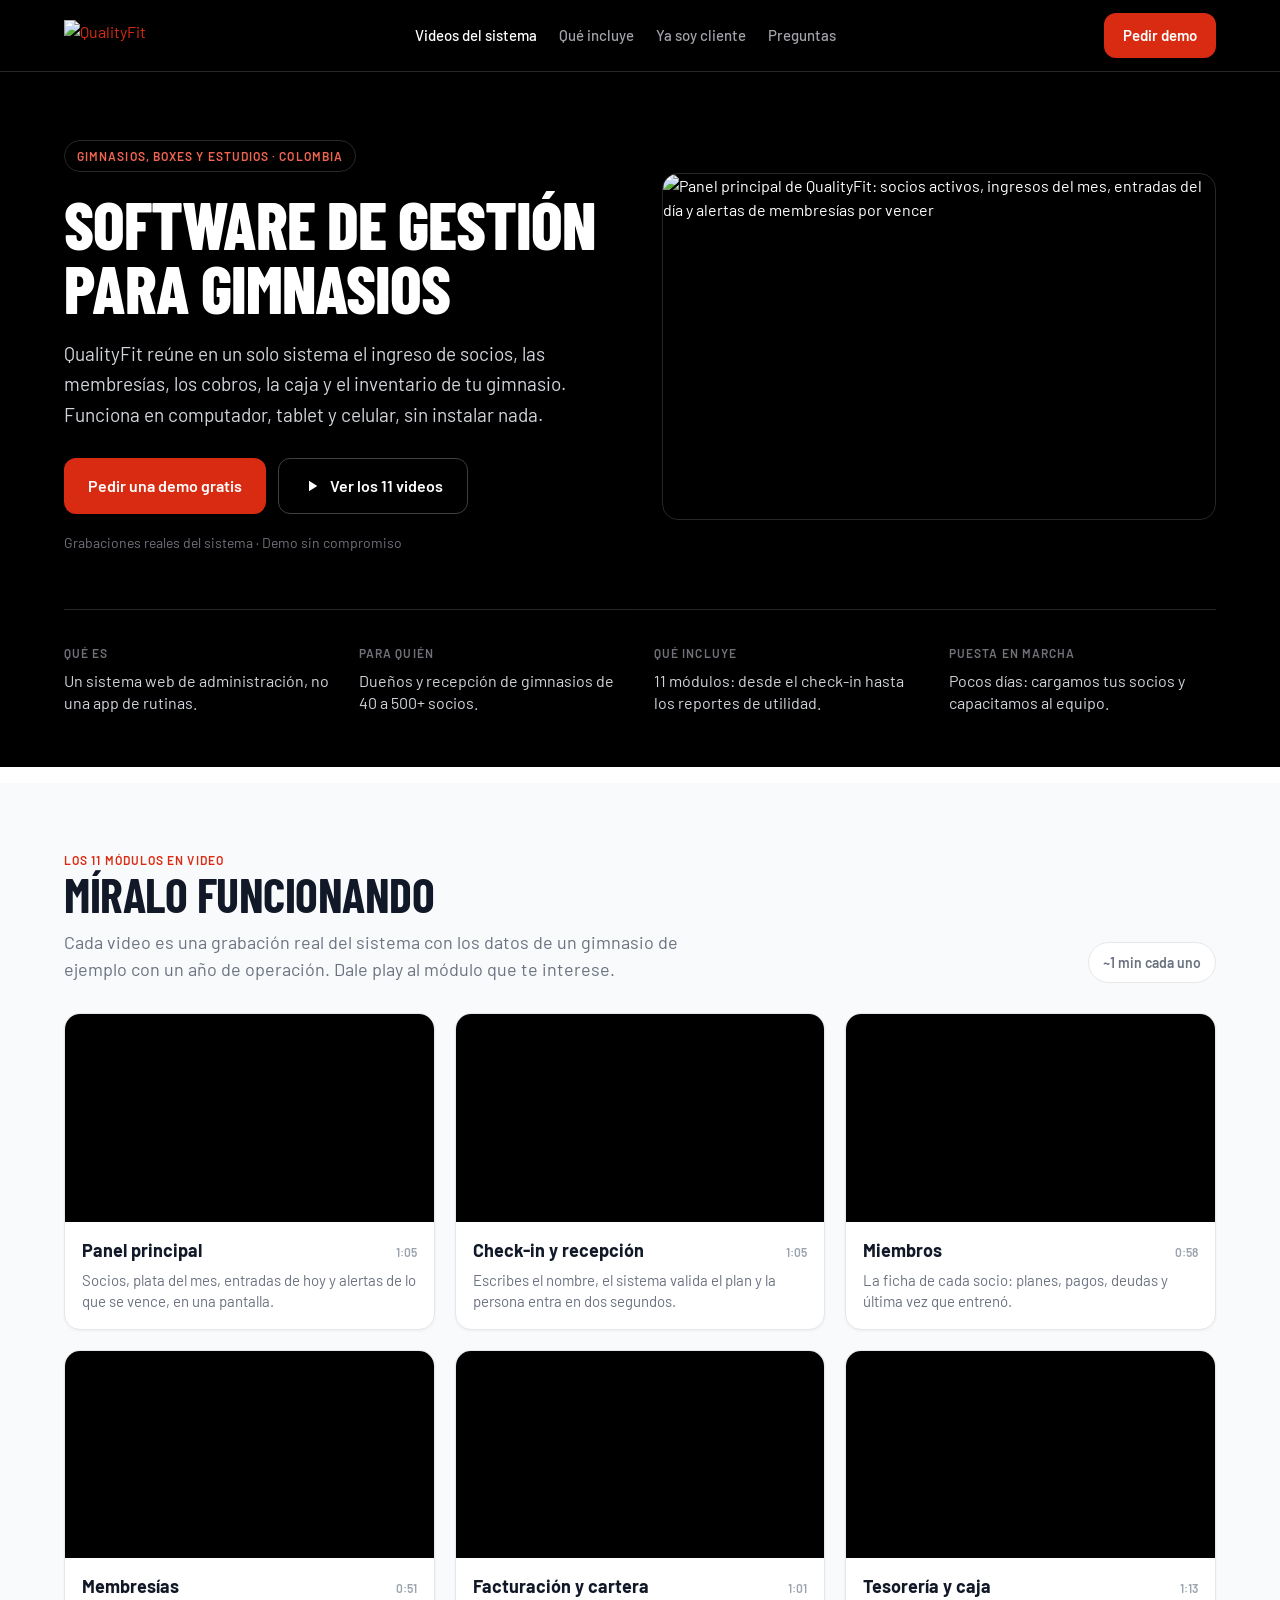
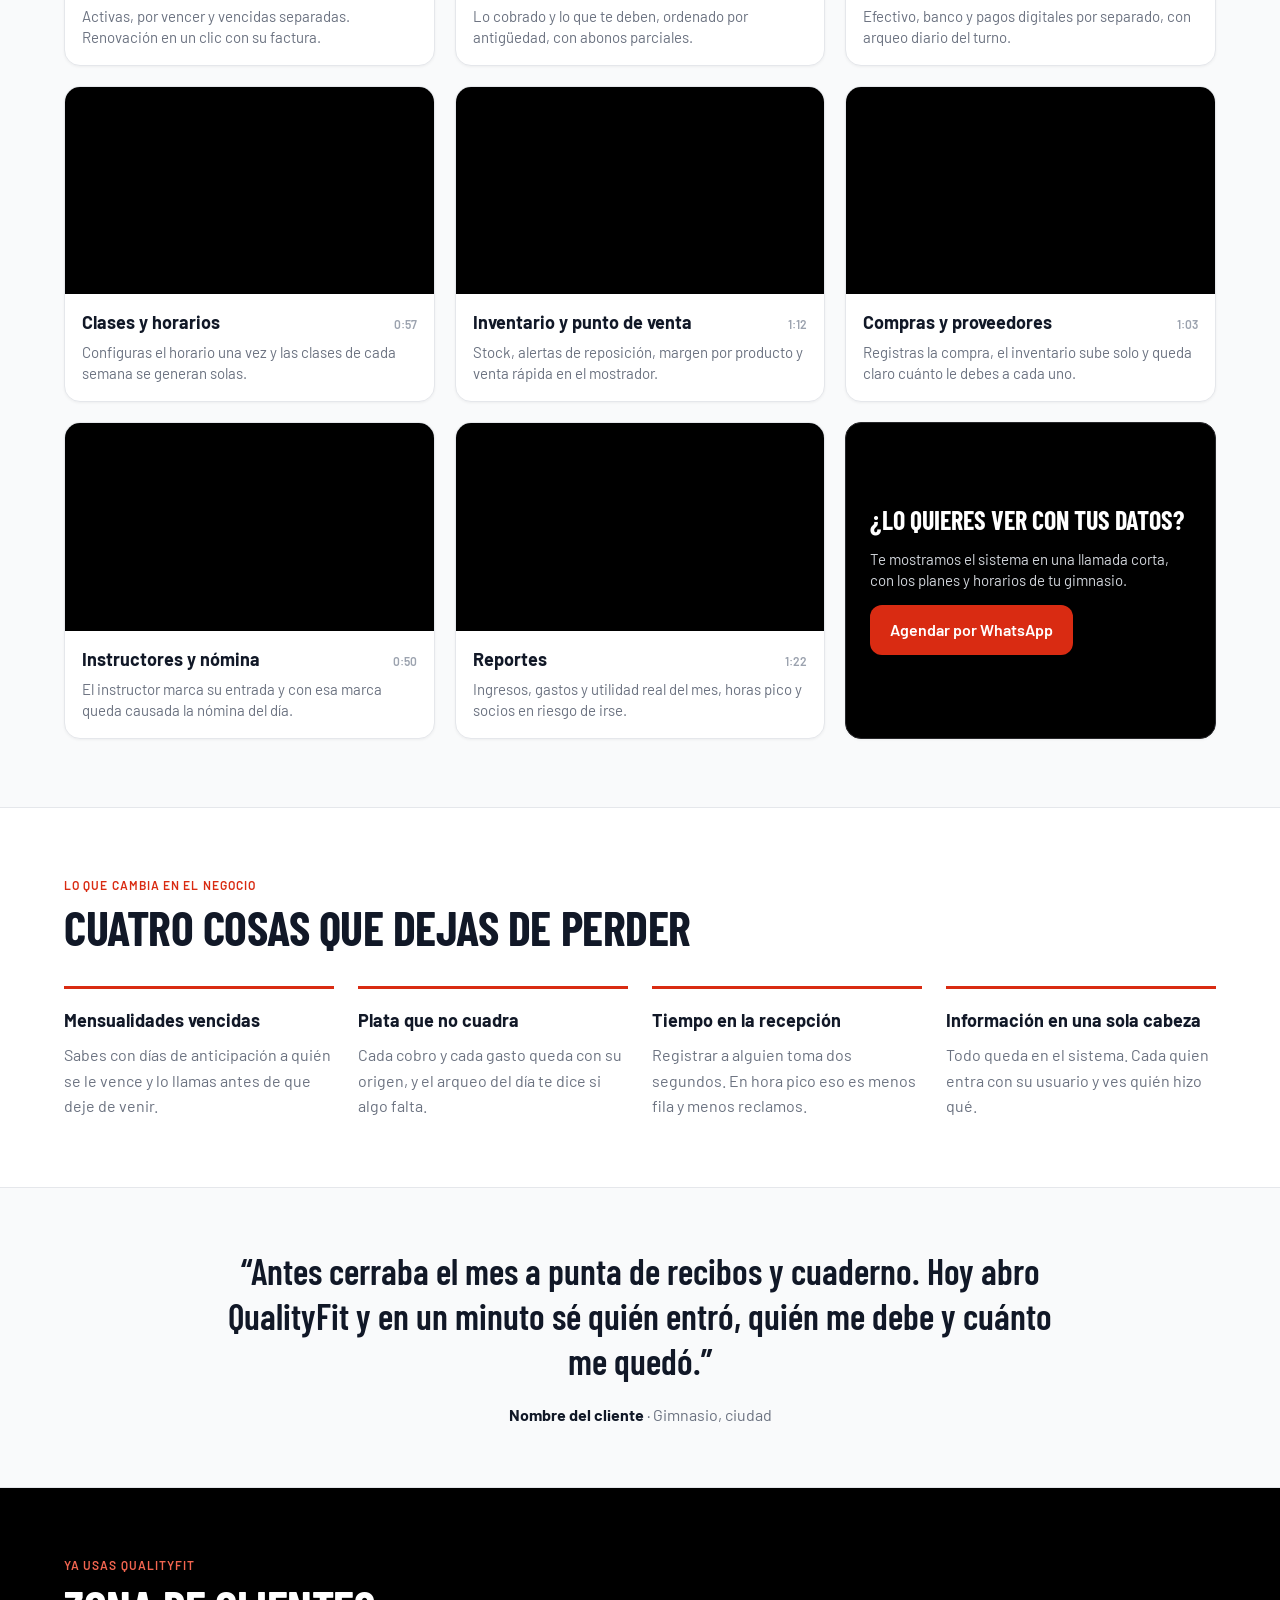
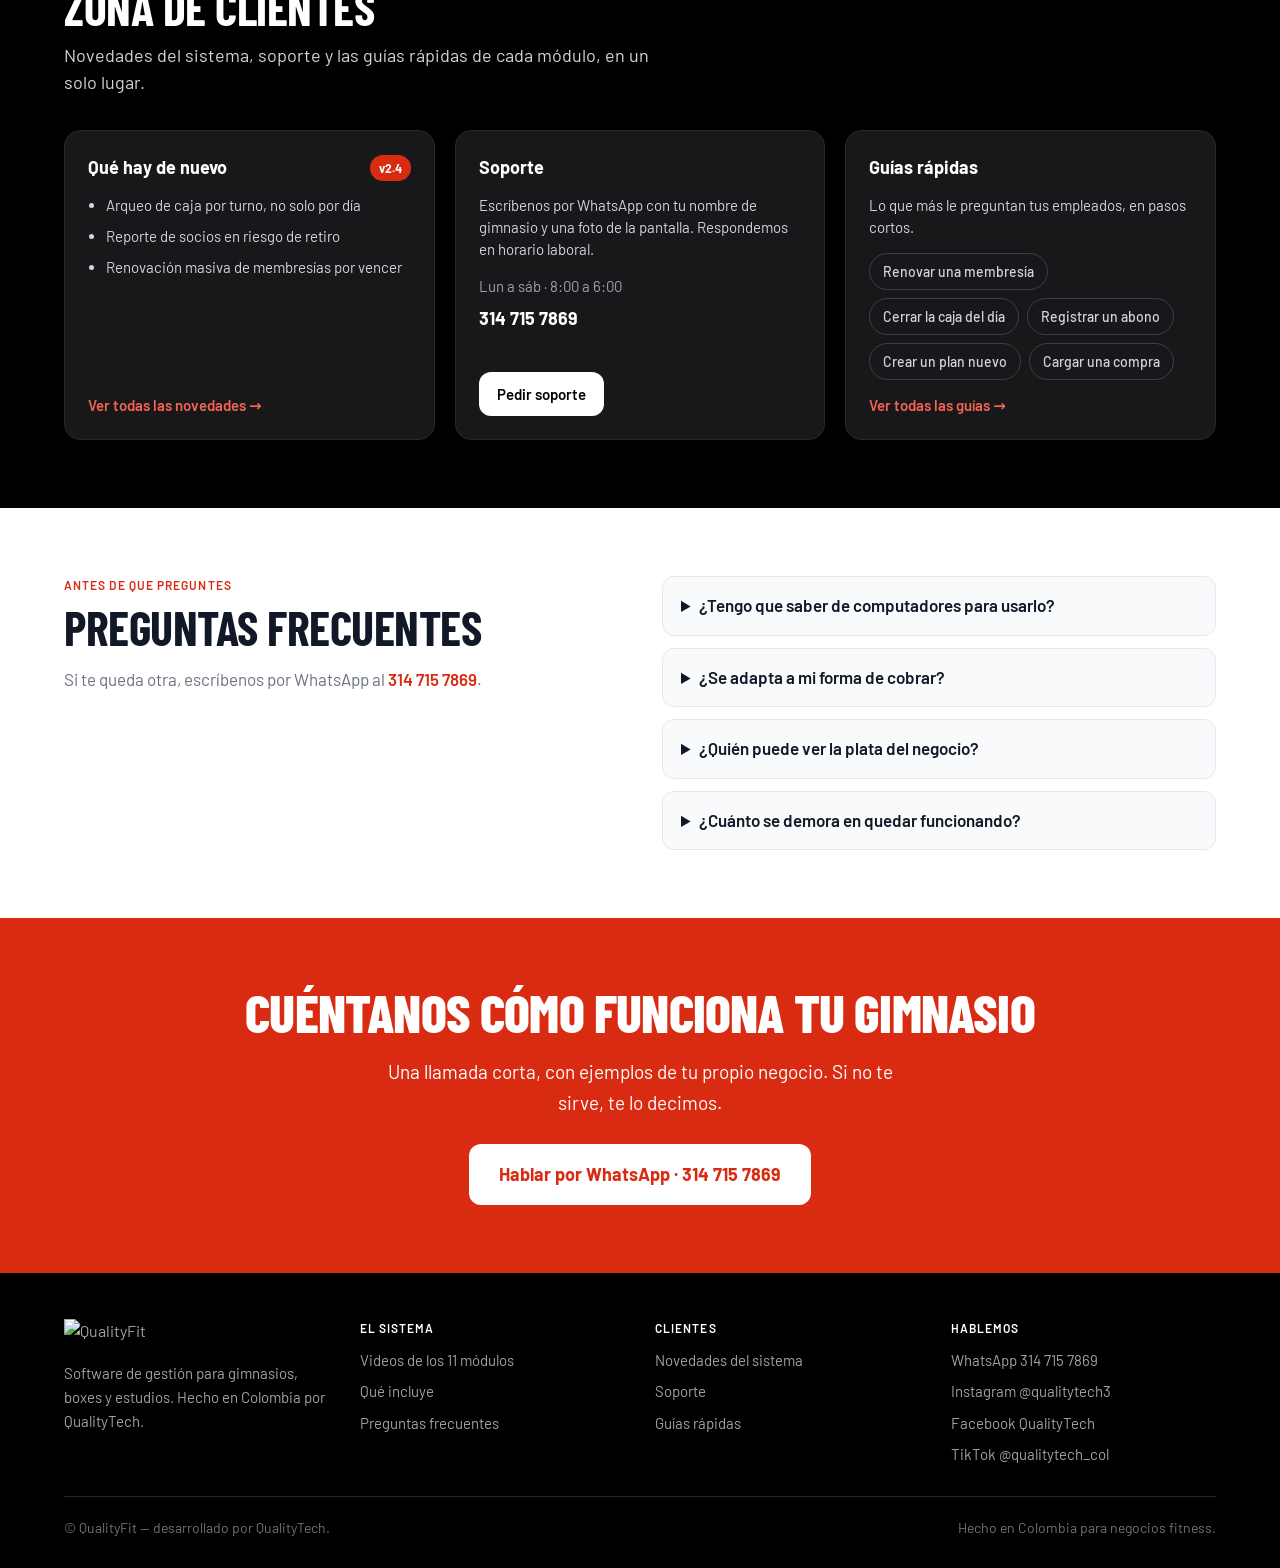
==== commit a7b6cc26: "feat(redes)" ====
--- a/index.html
+++ b/index.html
@@ -53,8 +53,9 @@
         "description": "Software para gimnasios, boxes y estudios: control de ingreso, membresías, facturación, caja, inventario y reportes.",
         "areaServed": { "@type": "Country", "name": "Colombia" },
         "sameAs": [
-          "https://www.facebook.com/1308039855722953",
-          "https://www.instagram.com/qualitytech_col"
+          "https://www.facebook.com/profile.php?id=61593708575134",
+          "https://www.instagram.com/qualitytech3/",
+          "https://www.tiktok.com/@qualitytech_col"
         ],
         "contactPoint": {
           "@type": "ContactPoint",
@@ -582,8 +583,9 @@
           <h4>Hablemos</h4>
           <div>
             <a href="https://wa.me/573147157869" target="_blank" rel="noopener">WhatsApp 314 715 7869</a>
-            <a href="https://www.instagram.com/qualitytech_col" target="_blank" rel="noopener">Instagram @qualitytech_col</a>
-            <a href="https://www.facebook.com/1308039855722953" target="_blank" rel="noopener">Facebook QualityTech</a>
+            <a href="https://www.instagram.com/qualitytech3/" target="_blank" rel="noopener">Instagram @qualitytech3</a>
+            <a href="https://www.facebook.com/profile.php?id=61593708575134" target="_blank" rel="noopener">Facebook QualityTech</a>
+            <a href="https://www.tiktok.com/@qualitytech_col" target="_blank" rel="noopener">TikTok @qualitytech_col</a>
           </div>
         </div>
       </div>
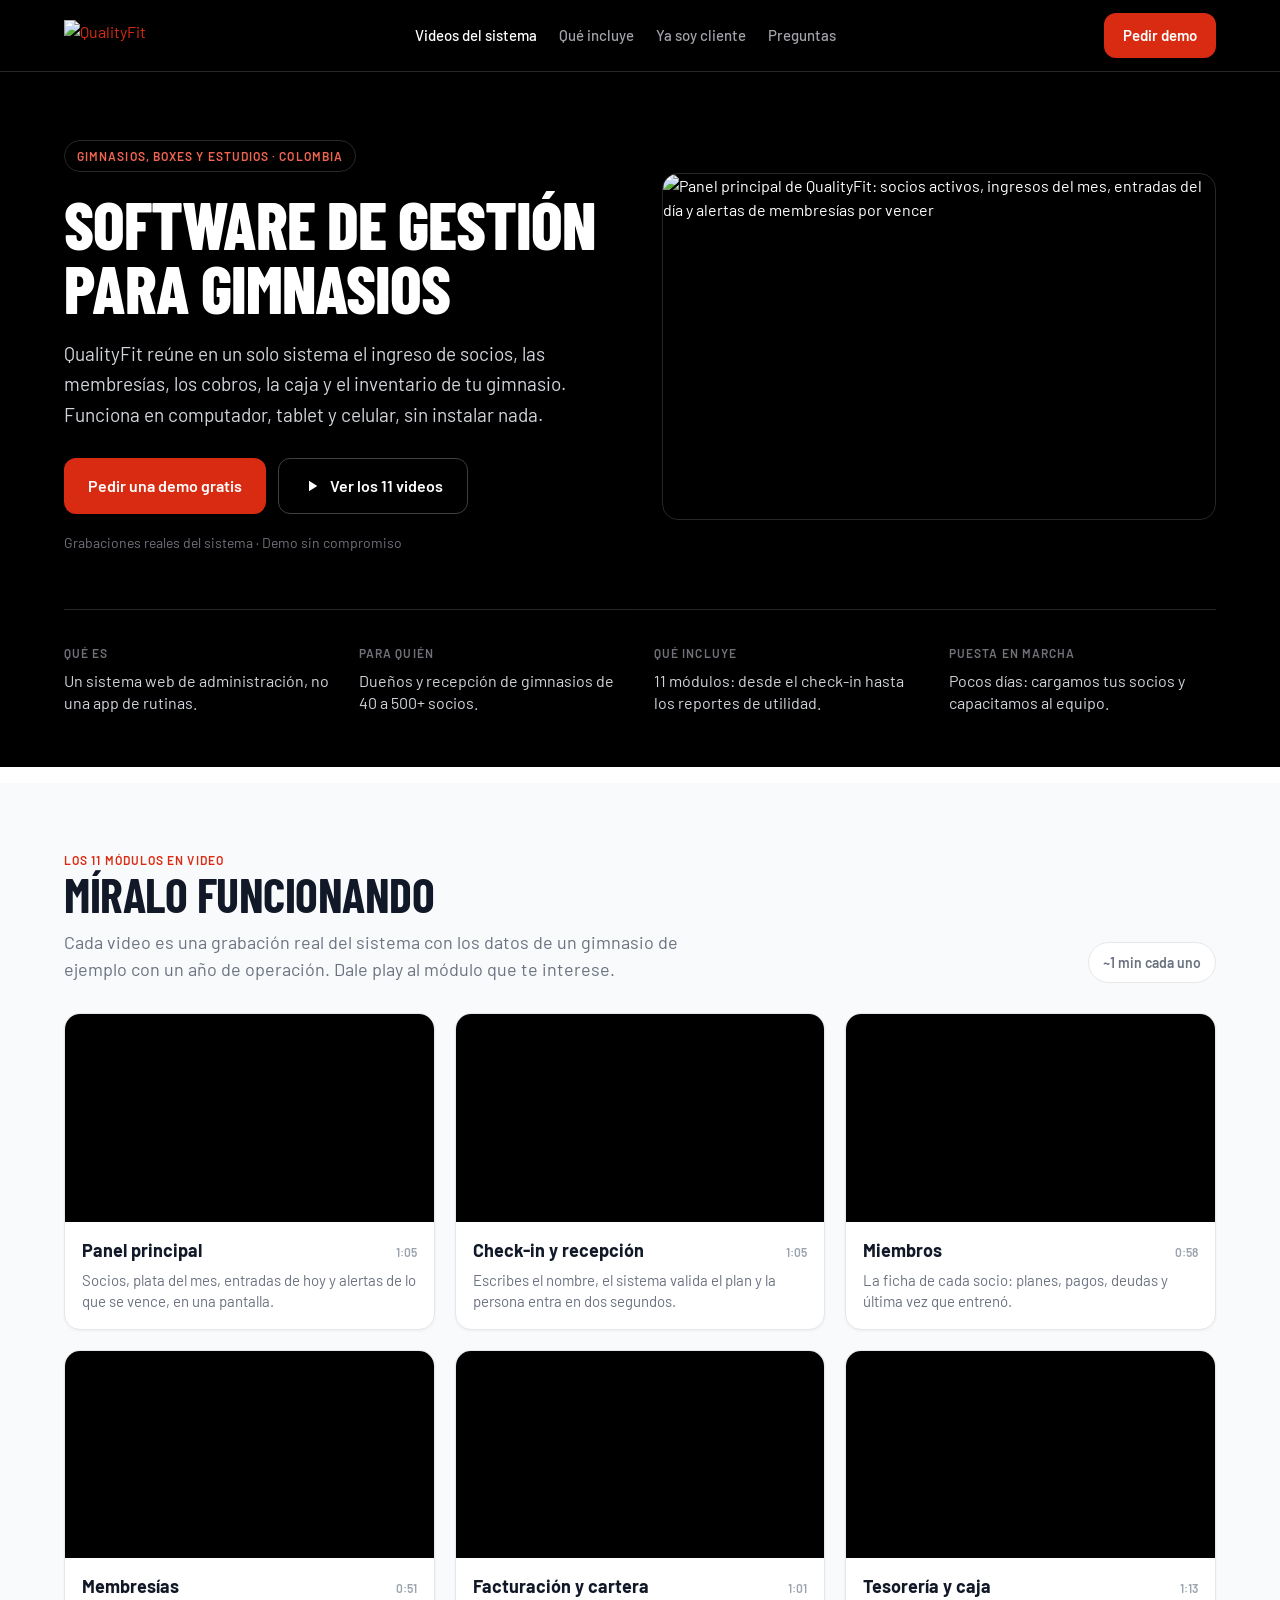
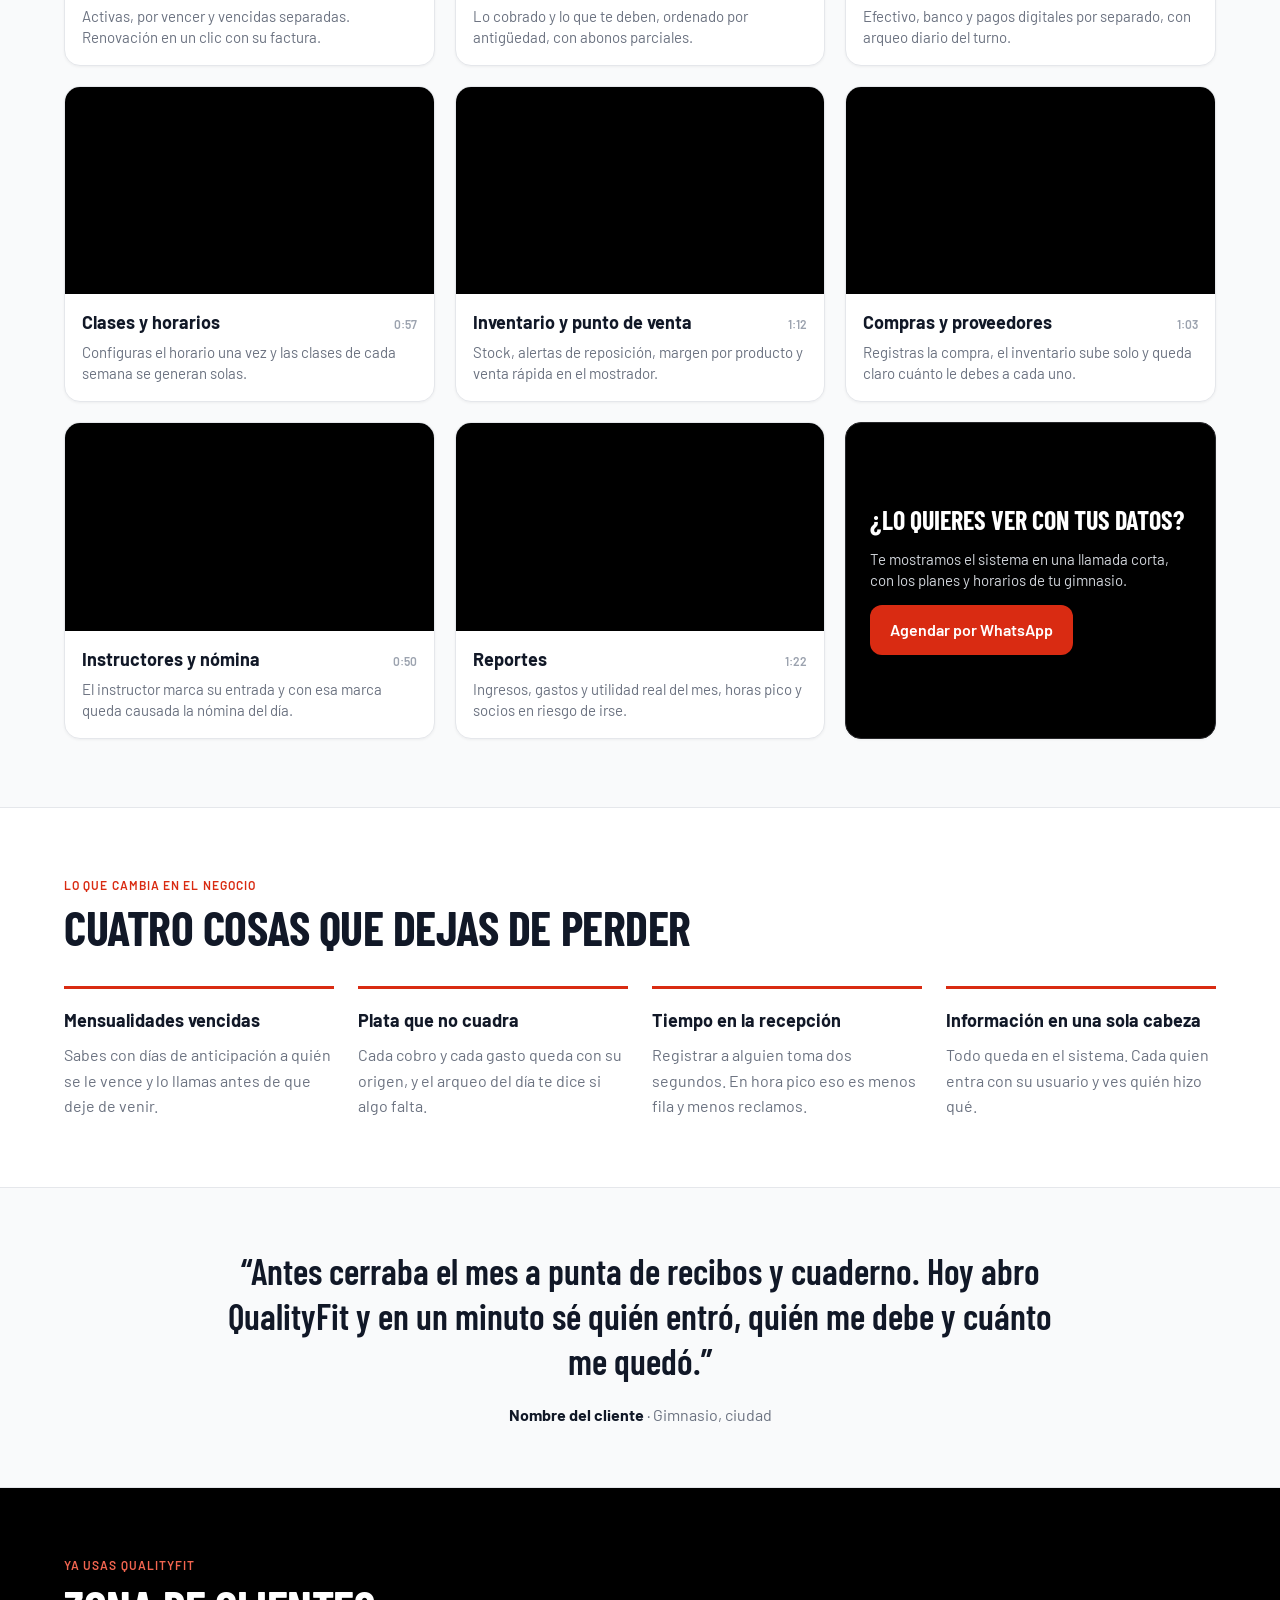
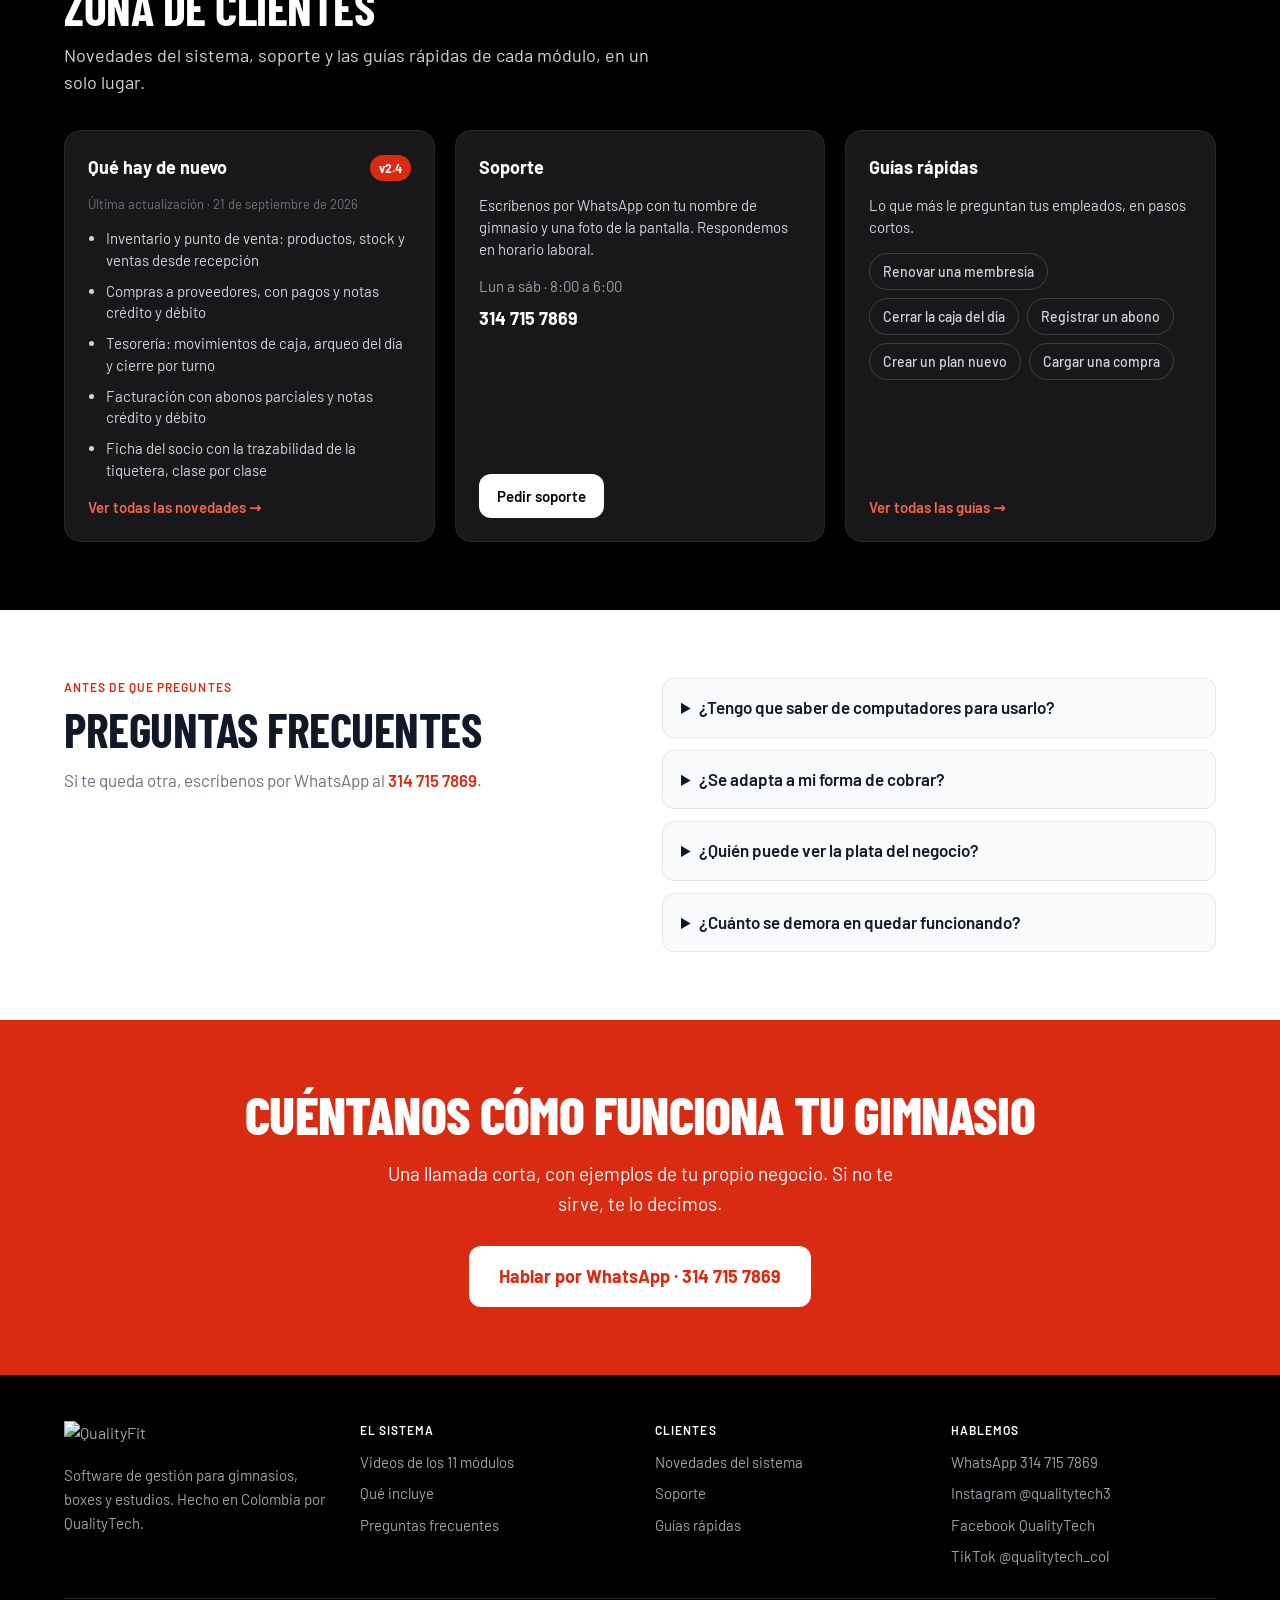
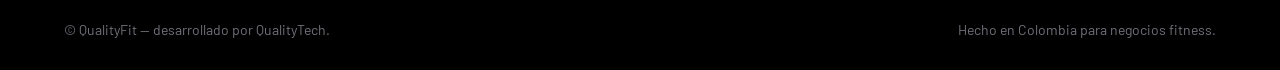
==== commit 0cc5c66e: "feat(nuevo)" ====
--- a/index.html
+++ b/index.html
@@ -486,10 +486,13 @@
           <div style="display:flex;align-items:center;justify-content:space-between;gap:12px">
             <h3>Qué hay de nuevo</h3><span class="ver">v2.4</span>
           </div>
+          <p style="font-size:13px;color:var(--zinc-500)">Última actualización · 21 de septiembre de 2026</p>
           <ul>
-            <li>Arqueo de caja por turno, no solo por día</li>
-            <li>Reporte de socios en riesgo de retiro</li>
-            <li>Renovación masiva de membresías por vencer</li>
+            <li>Inventario y punto de venta: productos, stock y ventas desde recepción</li>
+            <li>Compras a proveedores, con pagos y notas crédito y débito</li>
+            <li>Tesorería: movimientos de caja, arqueo del día y cierre por turno</li>
+            <li>Facturación con abonos parciales y notas crédito y débito</li>
+            <li>Ficha del socio con la trazabilidad de la tiquetera, clase por clase</li>
           </ul>
           <a class="ccard__ver" href="#clientes">Ver todas las novedades →</a>
         </div>
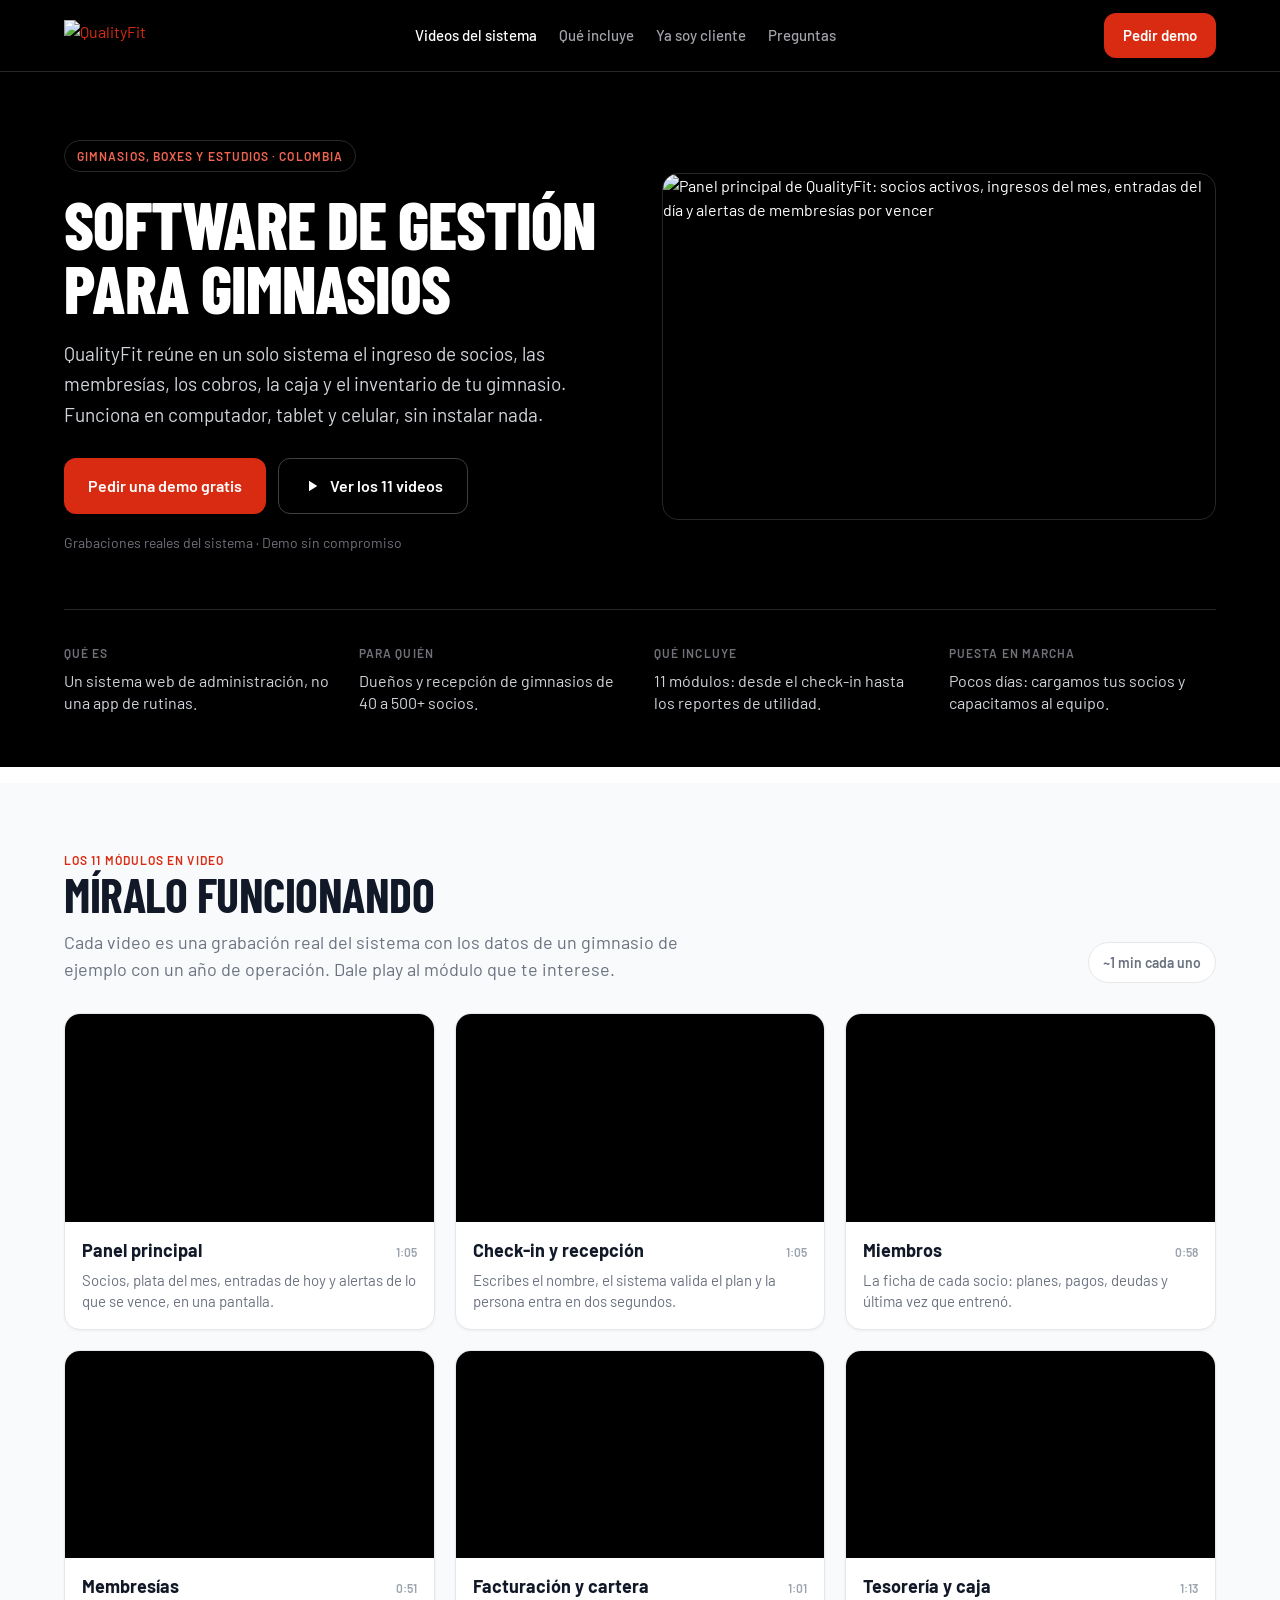
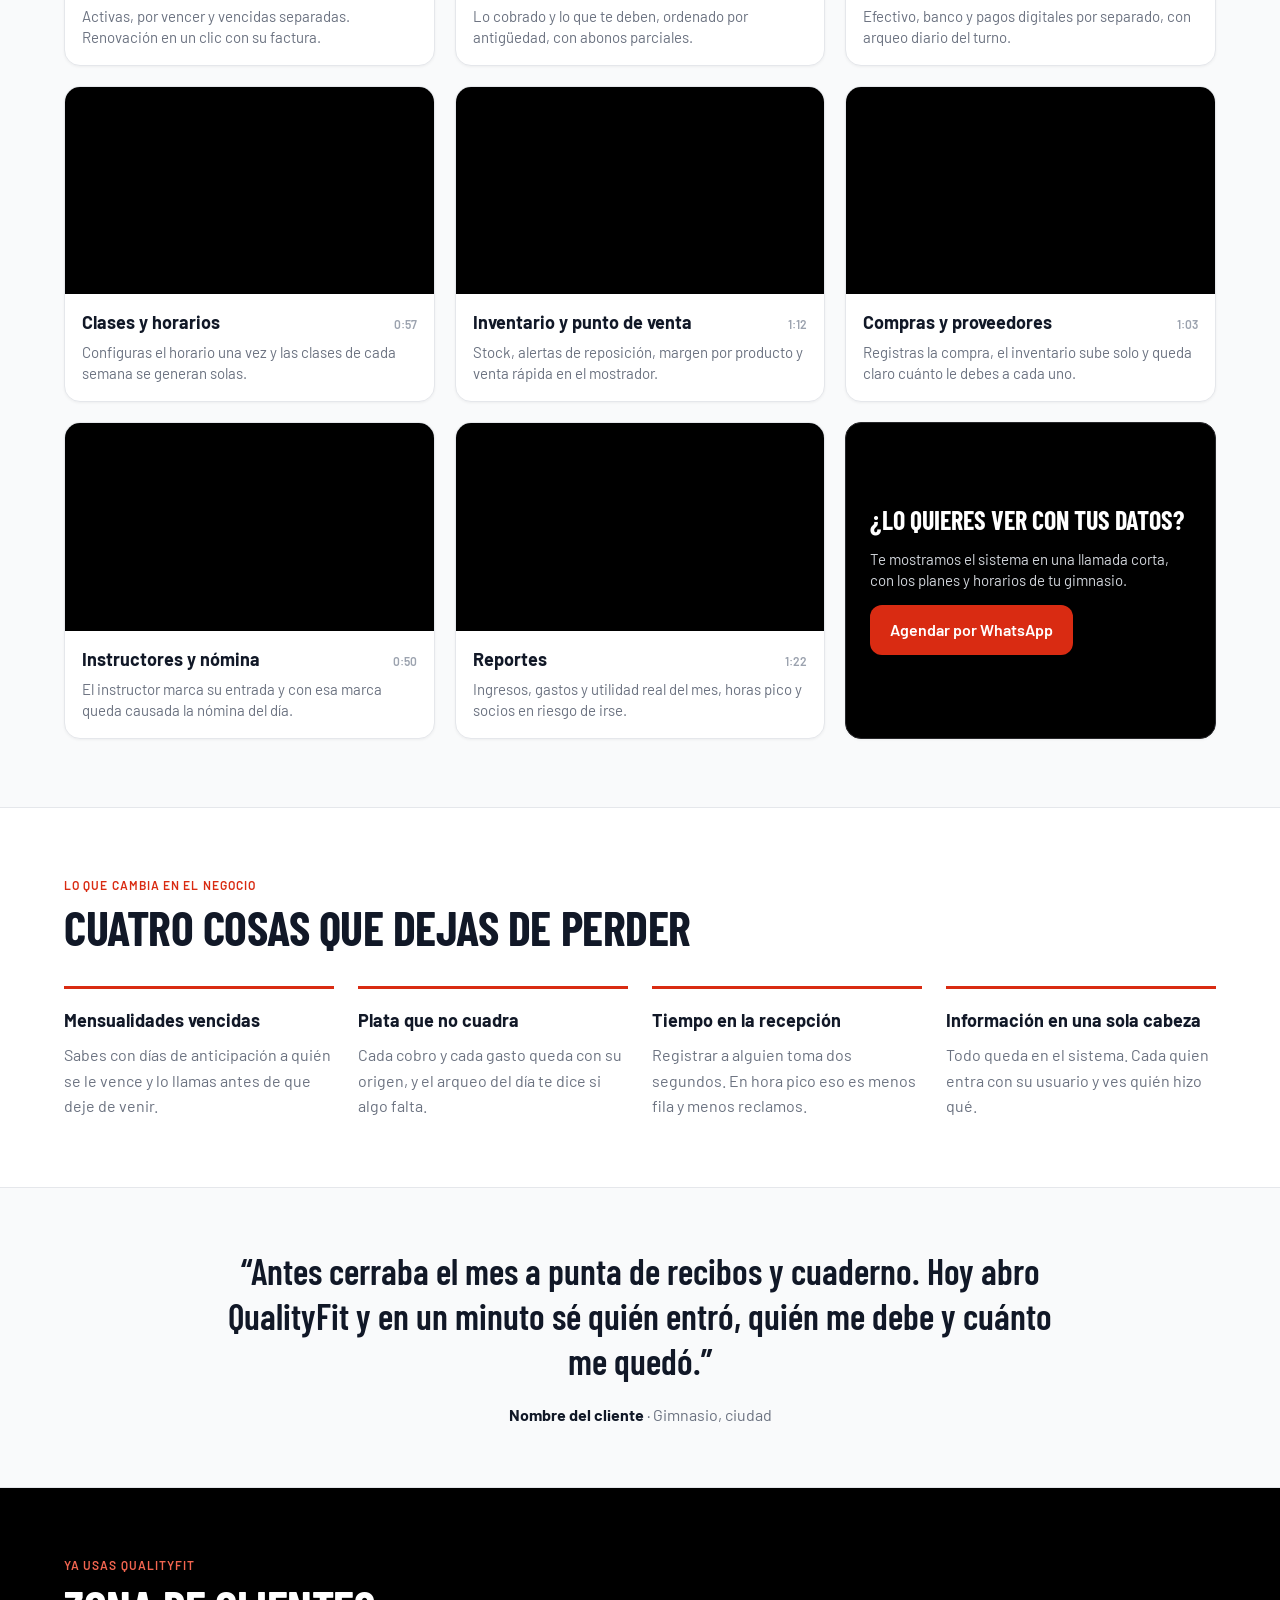
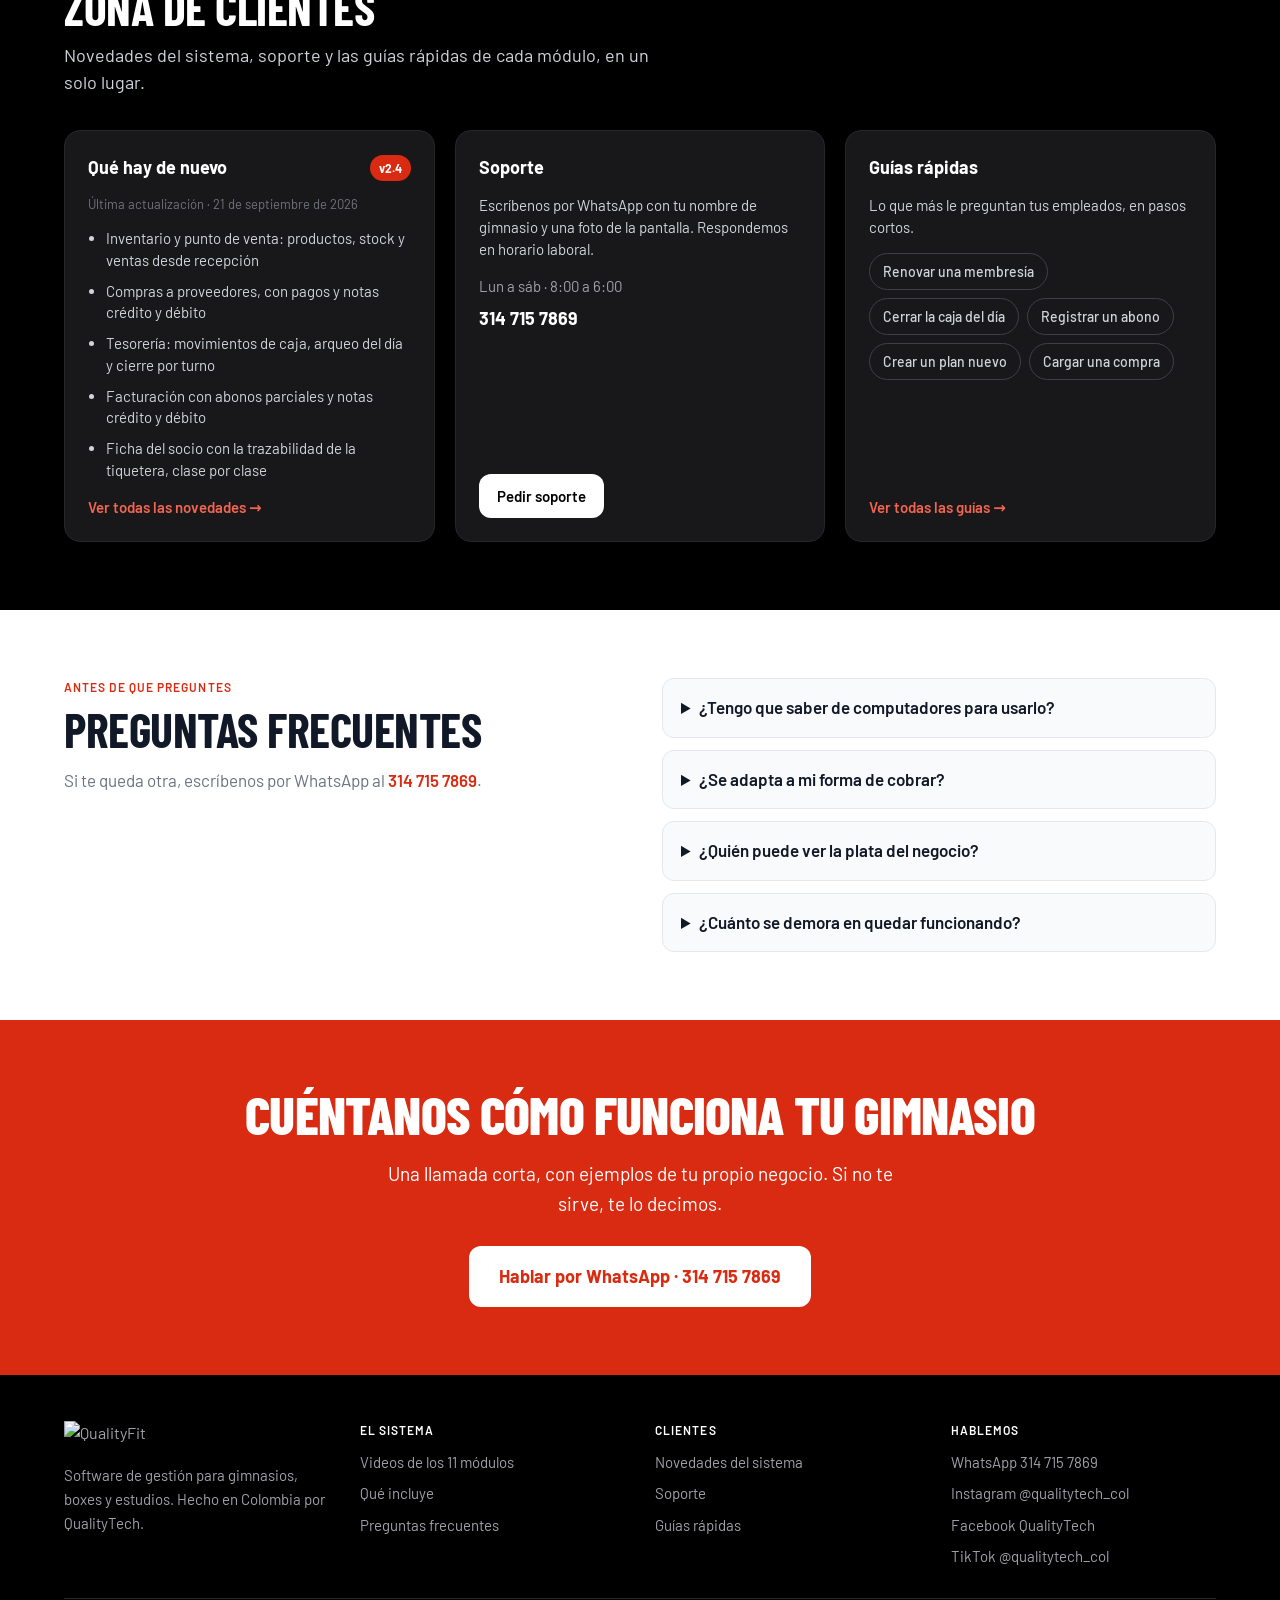
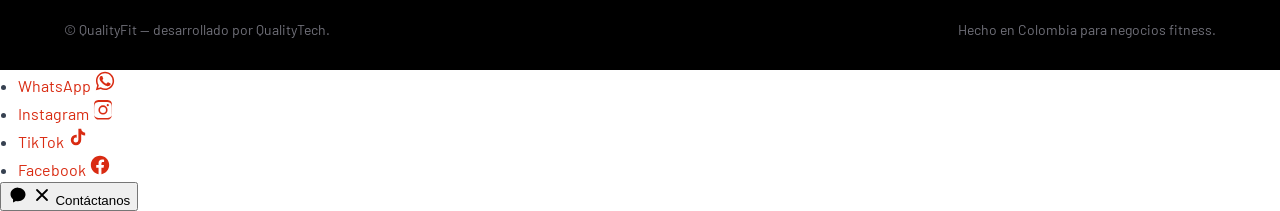
==== commit 6353bdb2: "feat(contacto): burbuja flotante de redes Boton fijo "Contactanos" abajo a la derecha que despliega " ====
--- a/index.html
+++ b/index.html
@@ -53,8 +53,8 @@
         "description": "Software para gimnasios, boxes y estudios: control de ingreso, membresías, facturación, caja, inventario y reportes.",
         "areaServed": { "@type": "Country", "name": "Colombia" },
         "sameAs": [
-          "https://www.facebook.com/profile.php?id=61593708575134",
-          "https://www.instagram.com/qualitytech3/",
+          "https://www.facebook.com/profile.php?id=61593777331894",
+          "https://www.instagram.com/qualitytech_col/",
           "https://www.tiktok.com/@qualitytech_col"
         ],
         "contactPoint": {
@@ -586,8 +586,8 @@
           <h4>Hablemos</h4>
           <div>
             <a href="https://wa.me/573147157869" target="_blank" rel="noopener">WhatsApp 314 715 7869</a>
-            <a href="https://www.instagram.com/qualitytech3/" target="_blank" rel="noopener">Instagram @qualitytech3</a>
-            <a href="https://www.facebook.com/profile.php?id=61593708575134" target="_blank" rel="noopener">Facebook QualityTech</a>
+            <a href="https://www.instagram.com/qualitytech_col/" target="_blank" rel="noopener">Instagram @qualitytech_col</a>
+            <a href="https://www.facebook.com/profile.php?id=61593777331894" target="_blank" rel="noopener">Facebook QualityTech</a>
             <a href="https://www.tiktok.com/@qualitytech_col" target="_blank" rel="noopener">TikTok @qualitytech_col</a>
           </div>
         </div>
@@ -599,5 +599,78 @@
     </div>
   </footer>
 
+
+  <!-- Burbuja flotante de contacto -->
+  <div class="cfab" id="cfab">
+    <ul class="cfab__menu" id="cfab-menu" aria-labelledby="cfab-toggle">
+      <li class="cfab__item">
+        <a class="cfab__link cfab__link--whatsapp" href="https://wa.me/573147157869" target="_blank" rel="noopener" aria-label="Escríbenos por WhatsApp al 314 715 7869">
+          <span class="cfab__tip" aria-hidden="true">WhatsApp</span>
+          <svg viewBox="0 0 24 24" width="22" height="22" fill="currentColor" aria-hidden="true" focusable="false"><path d="M17.47 14.38c-.3-.15-1.75-.86-2.02-.96-.27-.1-.47-.15-.67.15-.2.3-.77.96-.94 1.16-.17.2-.35.22-.64.07-.3-.15-1.25-.46-2.38-1.47-.88-.79-1.47-1.76-1.65-2.05-.17-.3-.02-.46.13-.6.13-.13.3-.35.45-.52.15-.17.2-.3.3-.5.1-.2.05-.37-.02-.52-.08-.15-.67-1.6-.92-2.2-.24-.58-.49-.5-.67-.51h-.57c-.2 0-.52.07-.79.37-.27.3-1.04 1.01-1.04 2.47s1.06 2.86 1.21 3.06c.15.2 2.1 3.2 5.08 4.49.71.3 1.26.49 1.69.63.71.22 1.36.19 1.87.12.57-.09 1.75-.72 2-1.41.25-.69.25-1.28.17-1.41-.07-.13-.27-.2-.57-.35zM12.04 2C6.58 2 2.13 6.45 2.13 11.91c0 1.75.46 3.45 1.32 4.95L2 22l5.25-1.38a9.87 9.87 0 0 0 4.79 1.22h.01c5.46 0 9.91-4.45 9.91-9.91C21.96 6.45 17.5 2 12.04 2zm0 18.15h-.01a8.2 8.2 0 0 1-4.18-1.15l-.3-.18-3.11.82.83-3.04-.2-.31a8.19 8.19 0 0 1-1.26-4.38c0-4.54 3.7-8.23 8.24-8.23 2.2 0 4.27.86 5.82 2.42a8.18 8.18 0 0 1 2.41 5.82c0 4.54-3.7 8.23-8.24 8.23z"/></svg>
+        </a>
+      </li>
+      <li class="cfab__item">
+        <a class="cfab__link cfab__link--instagram" href="https://www.instagram.com/qualitytech_col/" target="_blank" rel="noopener" aria-label="Síguenos en Instagram">
+          <span class="cfab__tip" aria-hidden="true">Instagram</span>
+          <svg viewBox="0 0 24 24" width="22" height="22" fill="currentColor" aria-hidden="true" focusable="false"><path d="M12 2.16c3.2 0 3.58.01 4.85.07 1.17.05 1.8.25 2.23.41.56.22.96.48 1.38.9.42.42.68.82.9 1.38.16.42.36 1.06.41 2.23.06 1.27.07 1.65.07 4.85s-.01 3.58-.07 4.85c-.05 1.17-.25 1.8-.41 2.23-.22.56-.48.96-.9 1.38-.42.42-.82.68-1.38.9-.42.16-1.06.36-2.23.41-1.27.06-1.65.07-4.85.07s-3.58-.01-4.85-.07c-1.17-.05-1.8-.25-2.23-.41-.56-.22-.96-.48-1.38-.9-.42-.42-.68-.82-.9-1.38-.16-.42-.36-1.06-.41-2.23C2.17 15.58 2.16 15.2 2.16 12s.01-3.58.07-4.85c.05-1.17.25-1.8.41-2.23.22-.56.48-.96.9-1.38.42-.42.82-.68 1.38-.9.42-.16 1.06-.36 2.23-.41C8.42 2.17 8.8 2.16 12 2.16zm0 2.16c-3.15 0-3.5.01-4.74.07-1.14.05-1.76.24-2.18.4-.55.21-.94.47-1.35.88-.41.41-.67.8-.88 1.35-.16.42-.35 1.04-.4 2.18-.06 1.24-.07 1.59-.07 4.74s.01 3.5.07 4.74c.05 1.14.24 1.76.4 2.18.21.55.47.94.88 1.35.41.41.8.67 1.35.88.42.16 1.04.35 2.18.4 1.24.06 1.59.07 4.74.07s3.5-.01 4.74-.07c1.14-.05 1.76-.24 2.18-.4.55-.21.94-.47 1.35-.88.41-.41.67-.8.88-1.35.16-.42.35-1.04.4-2.18.06-1.24.07-1.59.07-4.74s-.01-3.5-.07-4.74c-.05-1.14-.24-1.76-.4-2.18a3.64 3.64 0 0 0-.88-1.35 3.64 3.64 0 0 0-1.35-.88c-.42-.16-1.04-.35-2.18-.4-1.24-.06-1.59-.07-4.74-.07zm0 3.67a5.01 5.01 0 1 1 0 10.02 5.01 5.01 0 0 1 0-10.02zm0 8.26a3.25 3.25 0 1 0 0-6.5 3.25 3.25 0 0 0 0 6.5zm6.38-8.46a1.17 1.17 0 1 1-2.34 0 1.17 1.17 0 0 1 2.34 0z"/></svg>
+        </a>
+      </li>
+      <li class="cfab__item">
+        <a class="cfab__link cfab__link--tiktok" href="https://www.tiktok.com/@qualitytech_col" target="_blank" rel="noopener" aria-label="Síguenos en TikTok">
+          <span class="cfab__tip" aria-hidden="true">TikTok</span>
+          <svg viewBox="0 0 24 24" width="22" height="22" fill="currentColor" aria-hidden="true" focusable="false"><path d="M16.6 5.82a4.28 4.28 0 0 1-1.06-2.82h-3.1v12.4a2.6 2.6 0 0 1-2.6 2.5 2.6 2.6 0 1 1 .74-5.09V9.65a5.7 5.7 0 0 0-.74-.05A5.68 5.68 0 1 0 15.5 15.3V9.01a7.35 7.35 0 0 0 4.3 1.38V7.3a4.28 4.28 0 0 1-3.2-1.48z"/></svg>
+        </a>
+      </li>
+      <li class="cfab__item">
+        <a class="cfab__link cfab__link--facebook" href="https://www.facebook.com/profile.php?id=61593777331894" target="_blank" rel="noopener" aria-label="Síguenos en Facebook">
+          <span class="cfab__tip" aria-hidden="true">Facebook</span>
+          <svg viewBox="0 0 24 24" width="22" height="22" fill="currentColor" aria-hidden="true" focusable="false"><path d="M22 12.06C22 6.5 17.52 2 12 2S2 6.5 2 12.06c0 5.02 3.66 9.18 8.44 9.94v-7.03H7.9v-2.91h2.54V9.85c0-2.52 1.49-3.91 3.77-3.91 1.09 0 2.24.2 2.24.2v2.46h-1.26c-1.24 0-1.63.78-1.63 1.57v1.89h2.78l-.44 2.91h-2.34V22c4.78-.76 8.44-4.92 8.44-9.94z"/></svg>
+        </a>
+      </li>
+    </ul>
+
+    <button class="cfab__toggle" id="cfab-toggle" type="button" aria-expanded="false" aria-controls="cfab-menu">
+      <span class="cfab__icon" aria-hidden="true">
+        <svg class="cfab__icon-chat" viewBox="0 0 24 24" width="20" height="20" fill="currentColor" focusable="false"><path d="M12 3C6.98 3 3 6.58 3 11c0 2.4 1.18 4.53 3.05 5.98V21l3.5-1.93c.78.2 1.6.3 2.45.3 5.02 0 9-3.58 9-8s-3.98-8-9-8z"/></svg>
+        <svg class="cfab__icon-close" viewBox="0 0 24 24" width="20" height="20" fill="none" stroke="currentColor" stroke-width="2.2" stroke-linecap="round" focusable="false"><path d="M6 6l12 12M18 6L6 18"/></svg>
+      </span>
+      <span class="cfab__label">Contáctanos</span>
+    </button>
+  </div>
+
+  <script>
+    (function () {
+      const fab = document.getElementById('cfab');
+      const toggle = document.getElementById('cfab-toggle');
+      if (!fab || !toggle) return;
+
+      const setOpen = (open) => {
+        fab.classList.toggle('is-open', open);
+        toggle.setAttribute('aria-expanded', open ? 'true' : 'false');
+      };
+
+      toggle.addEventListener('click', () => {
+        setOpen(!fab.classList.contains('is-open'));
+      });
+
+      // Cerrar al hacer clic fuera o con Escape
+      document.addEventListener('click', (e) => {
+        if (!fab.contains(e.target)) setOpen(false);
+      });
+
+      document.addEventListener('keydown', (e) => {
+        if (e.key === 'Escape' && fab.classList.contains('is-open')) {
+          setOpen(false);
+          toggle.focus();
+        }
+      });
+
+      // Al elegir una red, se cierra el menú
+      fab.querySelectorAll('.cfab__link').forEach((link) => {
+        link.addEventListener('click', () => setOpen(false));
+      });
+    })();
+  </script>
+
 </body>
 </html>
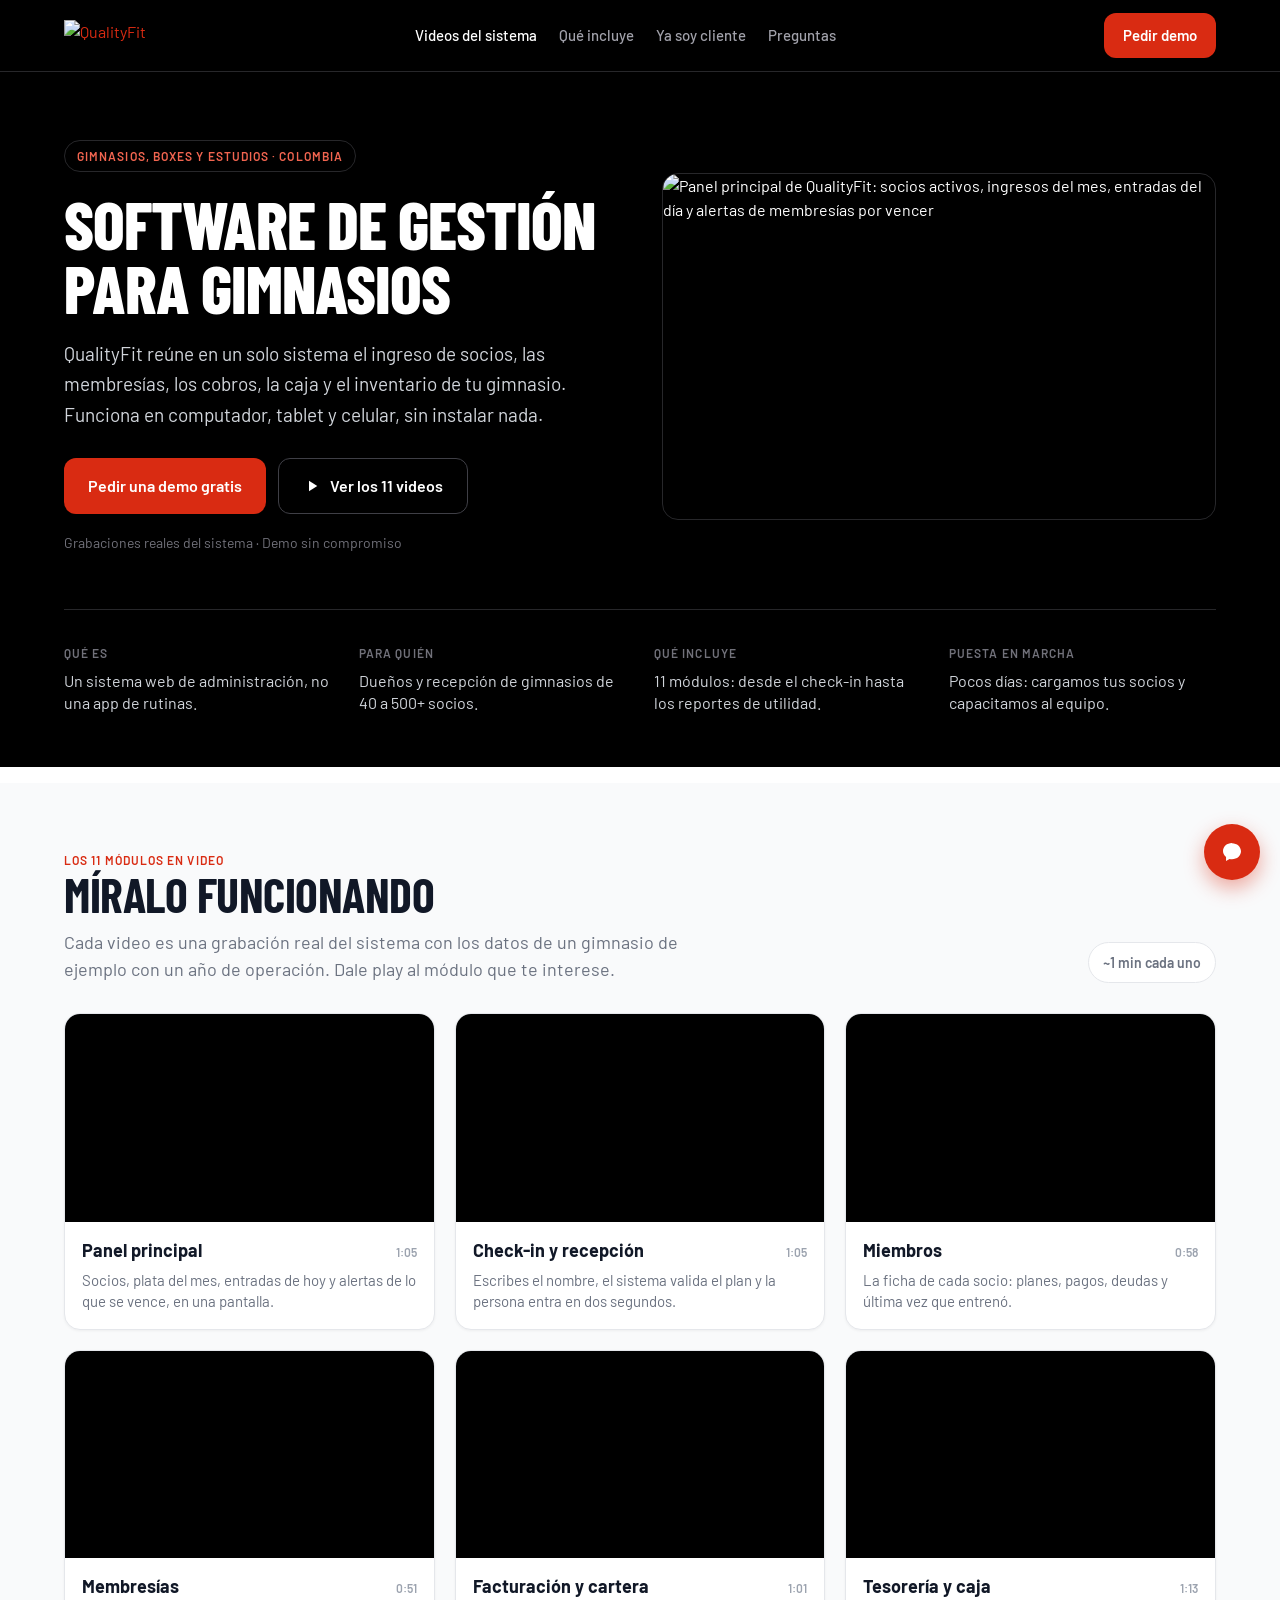
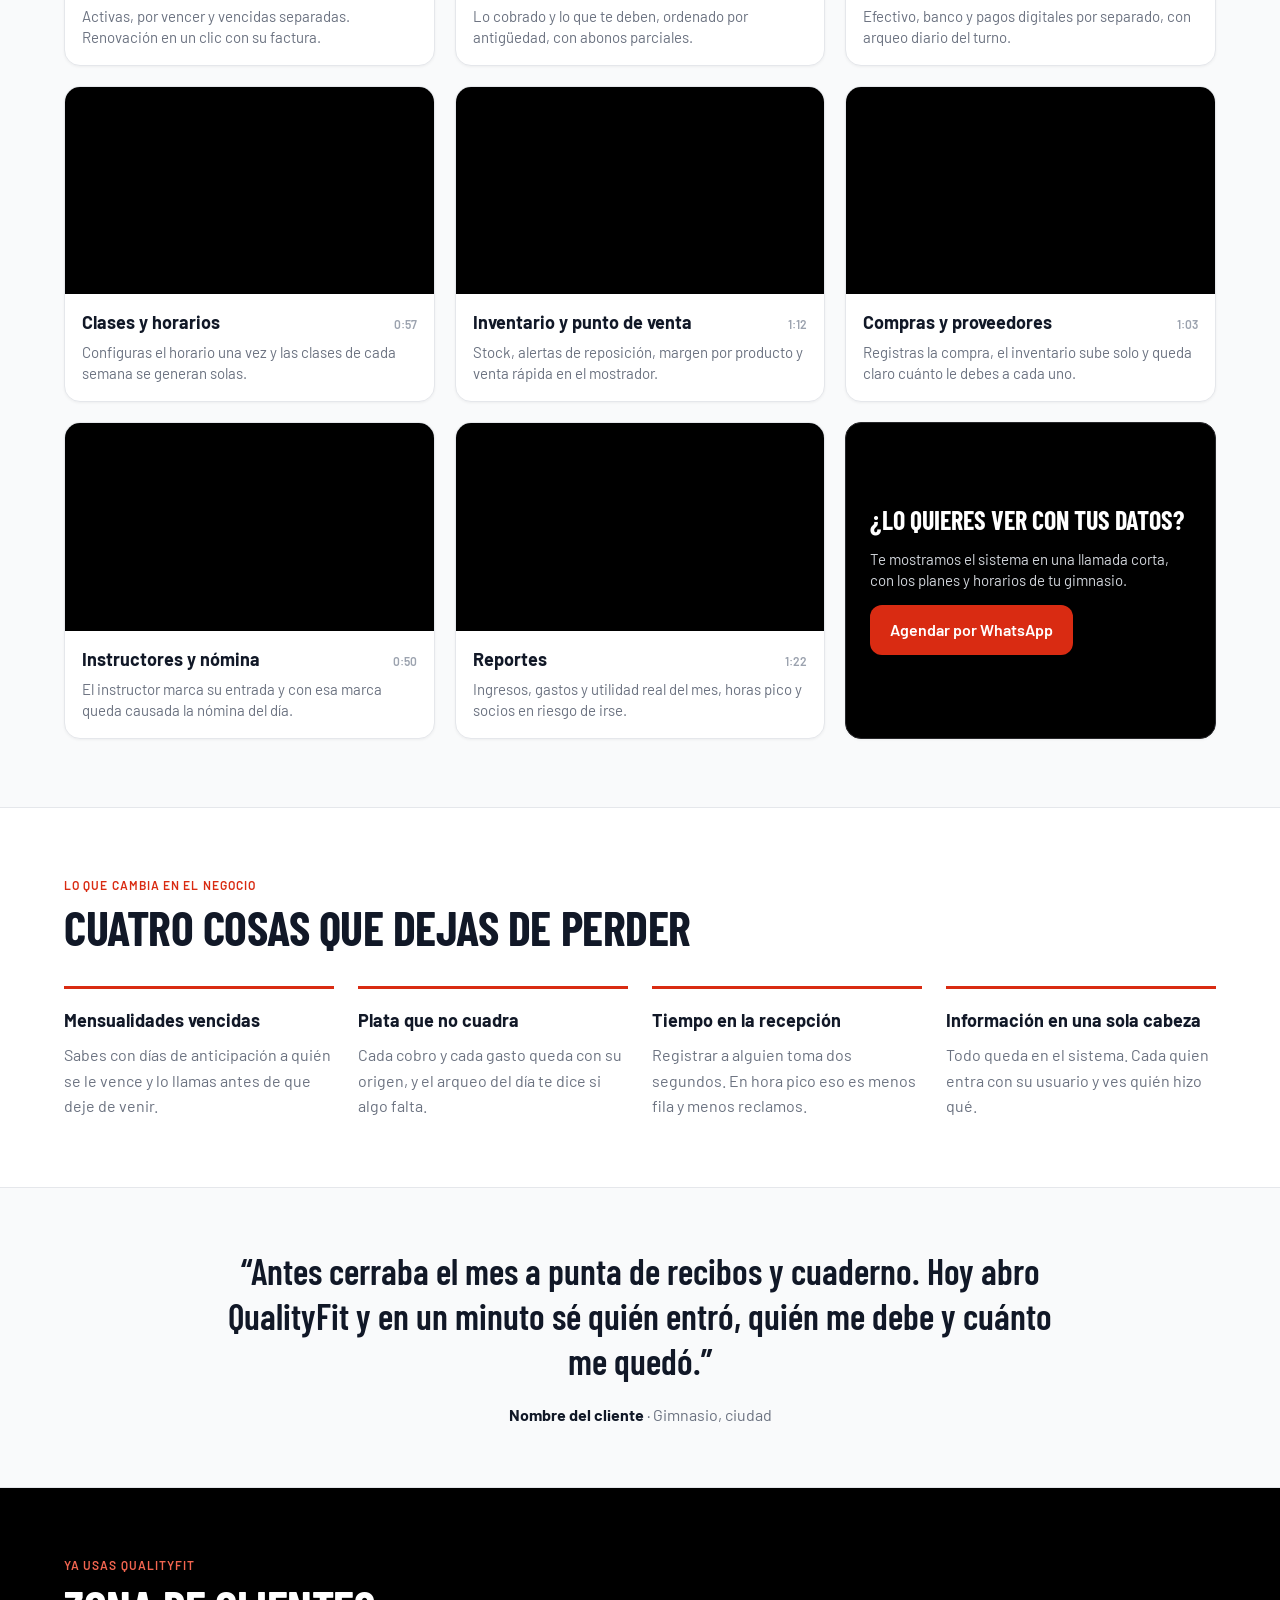
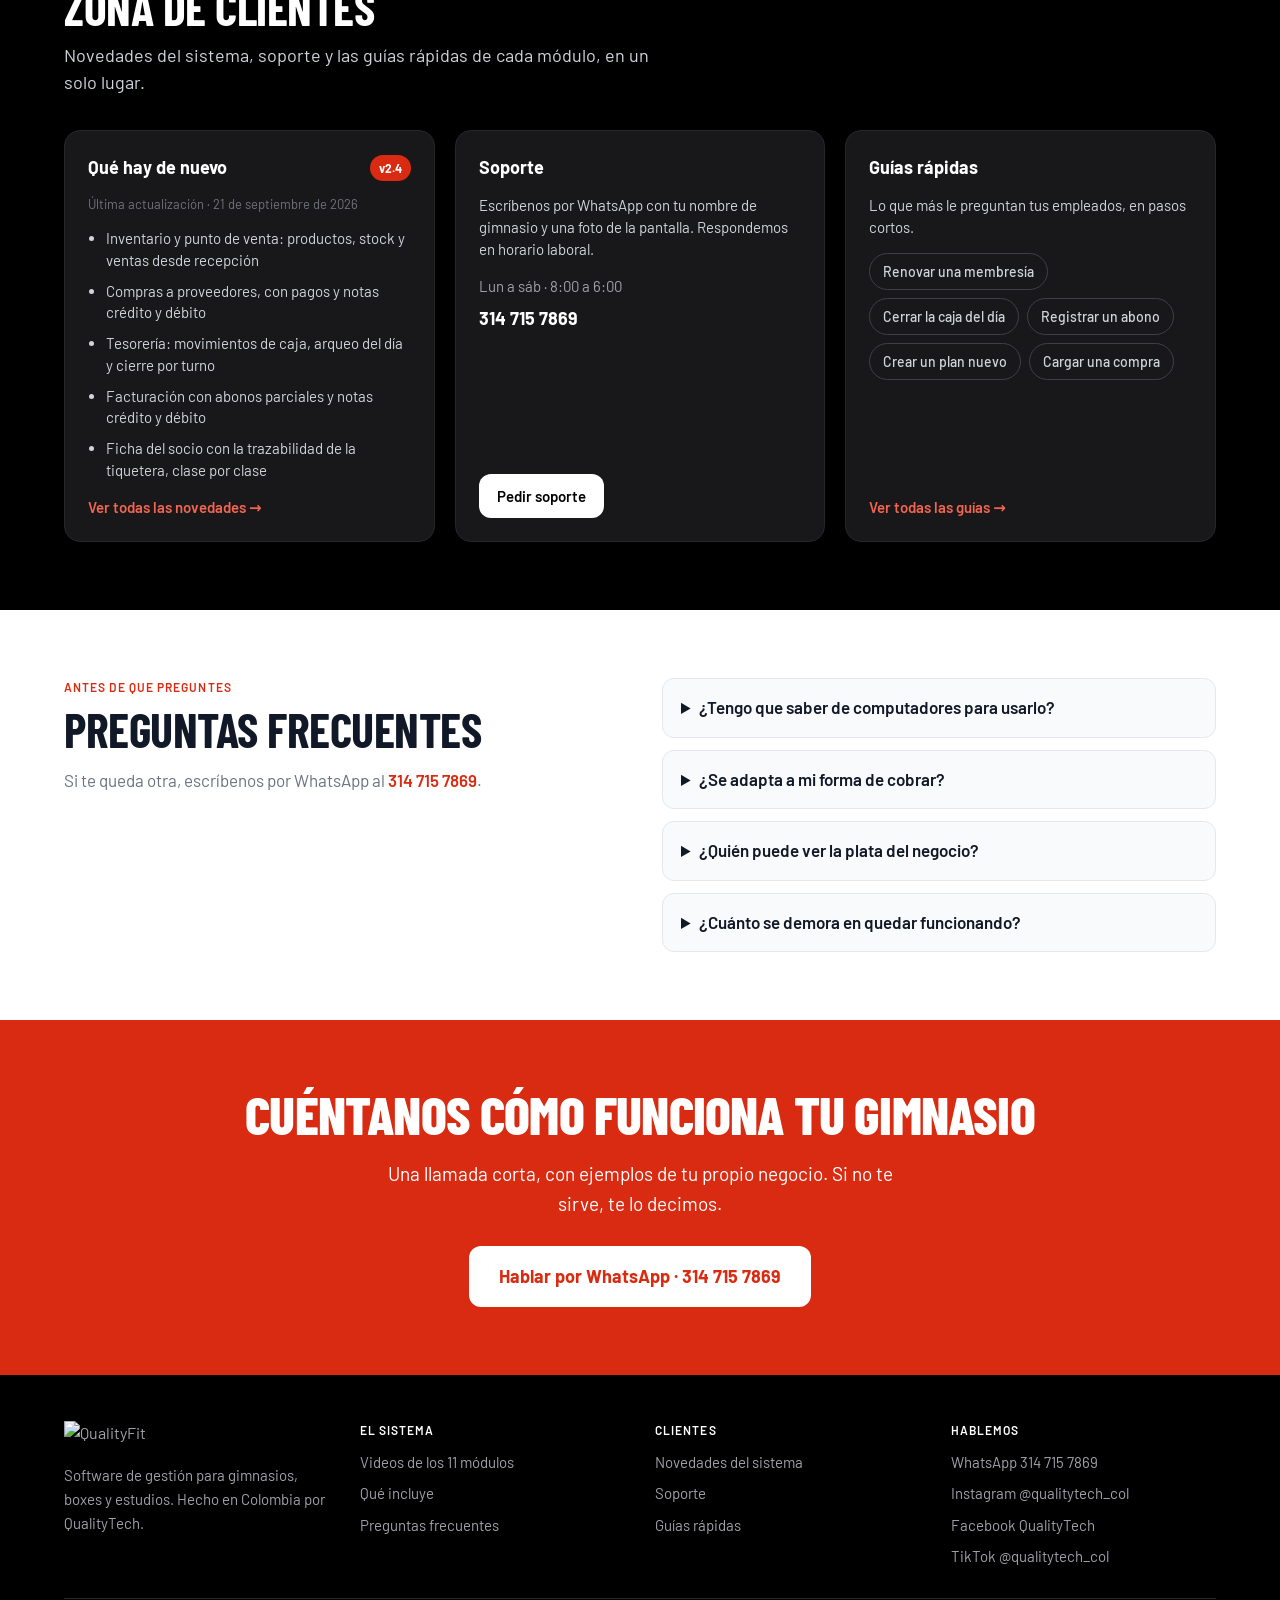
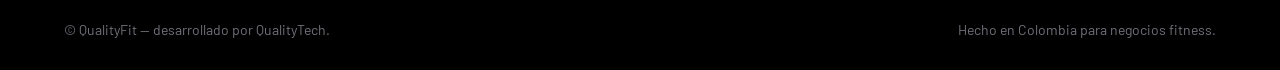
==== commit ef72c961: "feat(redes)" ====
--- a/index.html
+++ b/index.html
@@ -285,6 +285,40 @@
   .foot__col a{color:var(--zinc-400)}
   .foot__col a:hover{color:var(--white)}
   .foot__bar{border-top:1px solid var(--zinc-800);margin-top:30px;padding-top:20px;display:flex;flex-wrap:wrap;gap:12px;justify-content:space-between;font-size:14px;color:var(--zinc-500)}
+
+  /* BURBUJA FLOTANTE DE CONTACTO */
+  .cfab{position:fixed;right:20px;bottom:20px;z-index:200;display:flex;flex-direction:column;align-items:flex-end;gap:12px}
+  .cfab__menu{display:flex;flex-direction:column;align-items:flex-end;gap:12px;margin:0;padding:0;list-style:none;pointer-events:none}
+  .cfab__item{opacity:0;transform:translateY(12px) scale(.8);transition:opacity .18s ease,transform .18s cubic-bezier(.34,1.56,.64,1)}
+  .cfab.is-open .cfab__menu{pointer-events:auto}
+  .cfab.is-open .cfab__item{opacity:1;transform:none}
+  .cfab.is-open .cfab__item:nth-child(4){transition-delay:40ms}
+  .cfab.is-open .cfab__item:nth-child(3){transition-delay:80ms}
+  .cfab.is-open .cfab__item:nth-child(2){transition-delay:120ms}
+  .cfab.is-open .cfab__item:nth-child(1){transition-delay:160ms}
+  .cfab__link{position:relative;display:inline-flex;align-items:center;justify-content:center;width:48px;height:48px;border-radius:999px;color:var(--white);background:var(--zinc-900);box-shadow:0 6px 18px rgba(0,0,0,.28);transition:transform .18s ease,box-shadow .18s ease}
+  .cfab__link:hover,.cfab__link:focus-visible{transform:scale(1.08);color:var(--white)}
+  .cfab__link:focus-visible{outline:none;box-shadow:0 6px 18px rgba(0,0,0,.28),0 0 0 3px rgba(255,255,255,.9)}
+  .cfab__link--whatsapp{background:#25d366}
+  .cfab__link--instagram{background:radial-gradient(circle at 30% 107%,#fdf497 0%,#fd5949 45%,#d6249f 60%,#285aeb 90%)}
+  .cfab__link--tiktok{background:#010101}
+  .cfab__link--facebook{background:#1877f2}
+  .cfab__tip{position:absolute;top:50%;right:calc(100% + 10px);transform:translateY(-50%) translateX(6px);white-space:nowrap;padding:6px 12px;border-radius:999px;background:var(--zinc-900);border:1px solid var(--zinc-800);color:var(--white);font-size:14px;font-weight:600;box-shadow:0 4px 12px rgba(0,0,0,.22);opacity:0;pointer-events:none;transition:opacity .12s ease,transform .12s ease}
+  .cfab__link:hover .cfab__tip,.cfab__link:focus-visible .cfab__tip,.cfab__toggle:hover .cfab__tip,.cfab__toggle:focus-visible .cfab__tip{opacity:1;transform:translateY(-50%)}
+  .cfab.is-open .cfab__toggle .cfab__tip{opacity:0}
+  .cfab__toggle{position:relative;display:inline-flex;align-items:center;justify-content:center;width:56px;height:56px;padding:0;border:none;border-radius:999px;background:var(--brand);color:var(--white);font-family:var(--font);cursor:pointer;box-shadow:0 8px 20px rgba(217,43,18,.4)}
+  .cfab__toggle:hover{background:var(--brand-hover)}
+  .cfab__toggle:focus-visible{outline:none;box-shadow:0 8px 20px rgba(217,43,18,.4),0 0 0 3px var(--white),0 0 0 6px var(--brand)}
+  .cfab__icon{position:relative;display:inline-flex;align-items:center;justify-content:center;width:24px;height:24px}
+  .cfab__icon svg{position:absolute;width:24px;height:24px;transition:opacity .18s ease,transform .18s cubic-bezier(.34,1.56,.64,1)}
+  .cfab__icon-close{opacity:0;transform:rotate(-90deg) scale(.6)}
+  .cfab.is-open .cfab__icon-chat{opacity:0;transform:rotate(90deg) scale(.6)}
+  .cfab.is-open .cfab__icon-close{opacity:1;transform:none}
+  .cfab__toggle::after{content:'';position:absolute;inset:0;border-radius:999px;animation:cfabPulse 2.6s ease infinite;pointer-events:none}
+  .cfab.is-open .cfab__toggle::after,.cfab__toggle:hover::after{animation:none}
+  @keyframes cfabPulse{0%{box-shadow:0 0 0 0 rgba(217,43,18,.45)}70%{box-shadow:0 0 0 14px rgba(217,43,18,0)}100%{box-shadow:0 0 0 0 rgba(217,43,18,0)}}
+  @media (max-width:640px){.cfab{right:14px;bottom:14px;gap:10px}.cfab__menu{gap:10px}.cfab__toggle{width:52px;height:52px}.cfab__link{width:44px;height:44px}}
+  @media (prefers-reduced-motion:reduce){.cfab__item,.cfab__link,.cfab__tip,.cfab__toggle,.cfab__icon svg{transition-duration:1ms}.cfab__toggle::after{animation:none}}
   </style>
 </head>
 <body>
@@ -629,12 +663,12 @@
       </li>
     </ul>
 
-    <button class="cfab__toggle" id="cfab-toggle" type="button" aria-expanded="false" aria-controls="cfab-menu">
+    <button class="cfab__toggle" id="cfab-toggle" type="button" aria-expanded="false" aria-controls="cfab-menu" aria-label="Contáctanos">
+      <span class="cfab__tip" aria-hidden="true">Contáctanos</span>
       <span class="cfab__icon" aria-hidden="true">
         <svg class="cfab__icon-chat" viewBox="0 0 24 24" width="20" height="20" fill="currentColor" focusable="false"><path d="M12 3C6.98 3 3 6.58 3 11c0 2.4 1.18 4.53 3.05 5.98V21l3.5-1.93c.78.2 1.6.3 2.45.3 5.02 0 9-3.58 9-8s-3.98-8-9-8z"/></svg>
         <svg class="cfab__icon-close" viewBox="0 0 24 24" width="20" height="20" fill="none" stroke="currentColor" stroke-width="2.2" stroke-linecap="round" focusable="false"><path d="M6 6l12 12M18 6L6 18"/></svg>
       </span>
-      <span class="cfab__label">Contáctanos</span>
     </button>
   </div>
 
